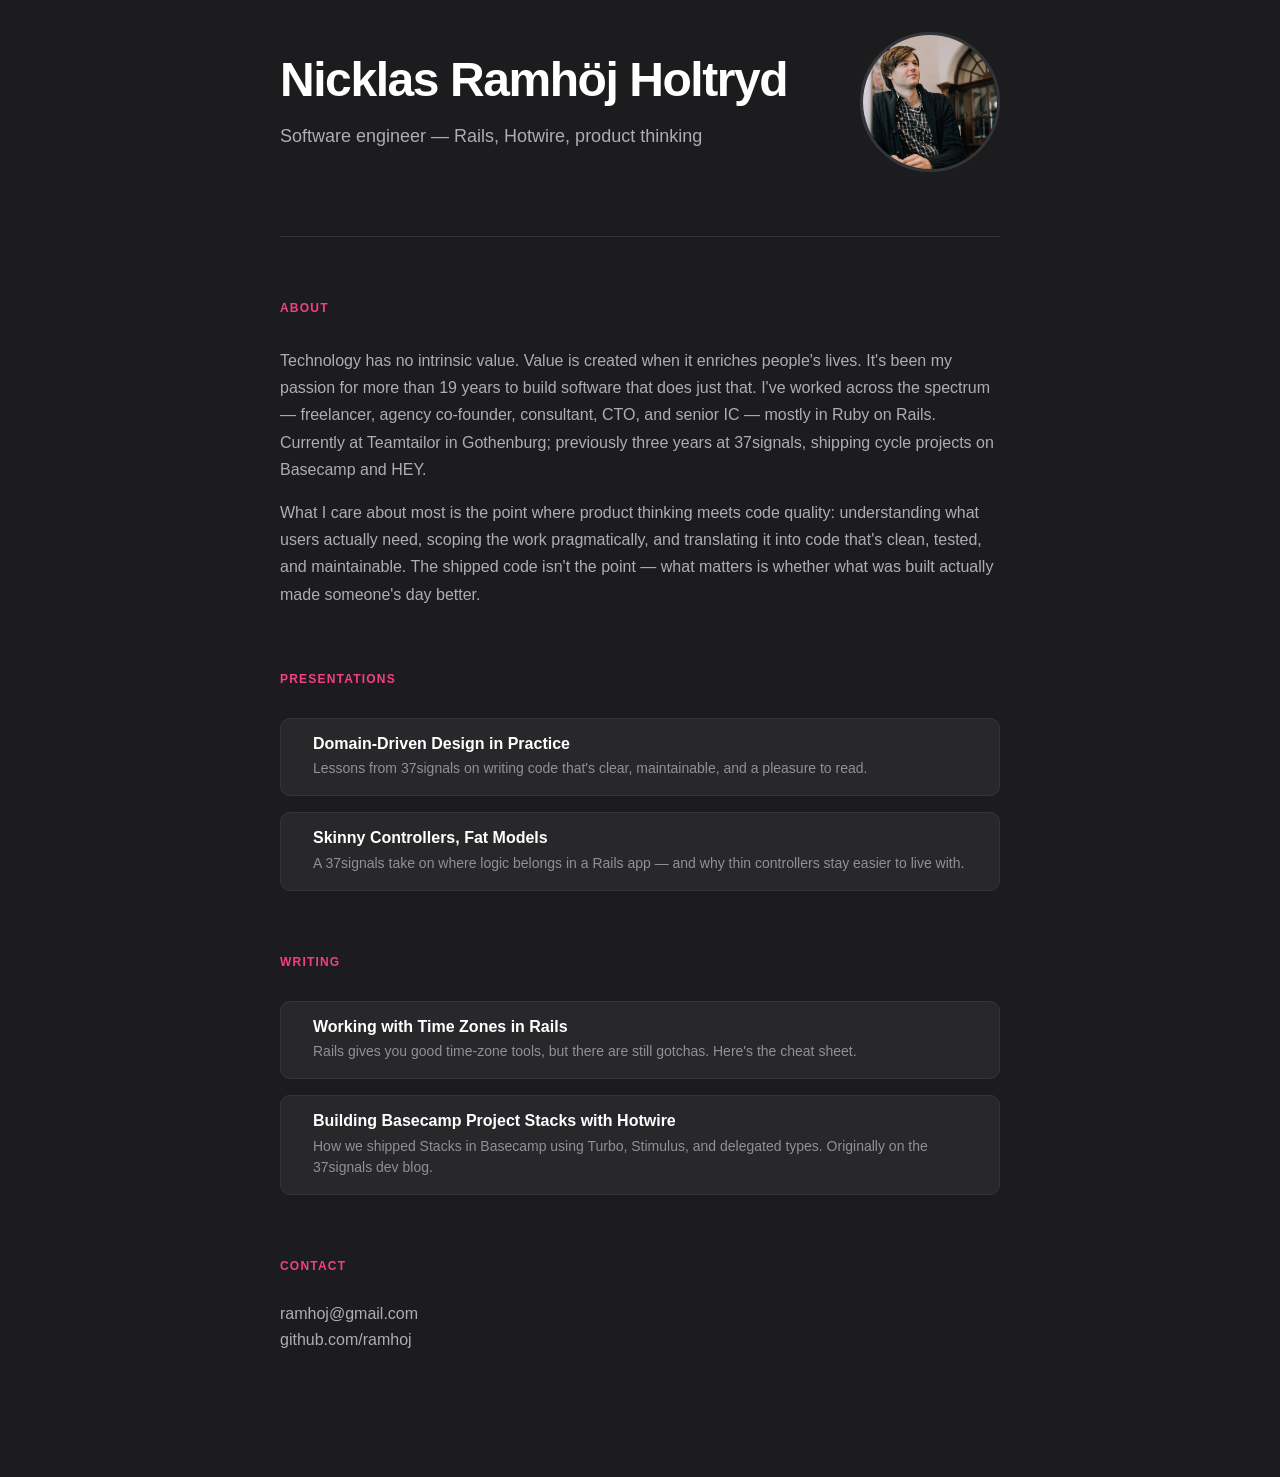
==== index.html @ 079fbf26 "Remove draft badge from controller pres" ====
<!DOCTYPE html>
<html lang="en">
<head>
  <meta charset="UTF-8">
  <meta name="viewport" content="width=device-width, initial-scale=1.0">
  <title>Nicklas Ramhöj Holtryd</title>

  <link rel="preconnect" href="https://rsms.me/">
  <link rel="stylesheet" href="https://rsms.me/inter/inter.css">

  <link rel="stylesheet" href="styles.css">
  <link rel="stylesheet" href="site.css">
</head>
<body>
  <div class="site-layout">

    <main class="main-content">

      <section class="hero">
        <div class="hero__text">
          <h1 class="hero__name">Nicklas Ramhöj Holtryd</h1>
          <p class="hero__role">Software engineer — Rails, Hotwire, product thinking</p>
        </div>
        <img src="assets/profile-photo-cropped-3.jpeg" alt="Nicklas Ramhöj Holtryd" class="hero__photo">
      </section>

      <section class="content-section" id="about">
        <h2 class="content-section__title">About</h2>
        <p class="about__body">Technology has no intrinsic value. Value is created when it enriches people's lives. It's been my passion for more than 19 years to build software that does just that. I've worked across the spectrum — freelancer, agency co-founder, consultant, CTO, and senior IC — mostly in Ruby on Rails. Currently at Teamtailor in Gothenburg; previously three years at 37signals, shipping cycle projects on Basecamp and HEY.</p>
        <p class="about__body">What I care about most is the point where product thinking meets code quality: understanding what users actually need, scoping the work pragmatically, and translating it into code that's clean, tested, and maintainable. The shipped code isn't the point — what matters is whether what was built actually made someone's day better.</p>
      </section>

      <section class="content-section" id="presentations">
        <h2 class="content-section__title">Presentations</h2>
        <div class="card-list">
          <a href="presentations/ddd/index.html" class="card">
            <p class="card__title">Domain-Driven Design in Practice</p>
            <p class="card__desc">Lessons from 37signals on writing code that's clear, maintainable, and a pleasure to read.</p>
          </a>
          <a href="presentations/skinny-controllers-fat-models/index.html" class="card">
            <p class="card__title">Skinny Controllers, Fat Models</p>
            <p class="card__desc">A 37signals take on where logic belongs in a Rails app — and why thin controllers stay easier to live with.</p>
          </a>
        </div>
      </section>

      <section class="content-section" id="writing">
        <h2 class="content-section__title">Writing</h2>
        <div class="card-list">
          <a href="blog/working-with-time-zones-in-rails/index.html" class="card">
            <p class="card__title">Working with Time Zones in Rails</p>
            <p class="card__desc">Rails gives you good time-zone tools, but there are still gotchas. Here's the cheat sheet.</p>
          </a>
          <a href="blog/building-basecamp-project-stacks-with-hotwire/index.html" class="card">
            <p class="card__title">Building Basecamp Project Stacks with Hotwire</p>
            <p class="card__desc">How we shipped Stacks in Basecamp using Turbo, Stimulus, and delegated types. Originally on the 37signals dev blog.</p>
          </a>
        </div>
      </section>

      <section class="content-section" id="contact">
        <h2 class="content-section__title">Contact</h2>
        <div class="contact-links">
          <a href="mailto:ramhoj@gmail.com" class="contact-link">ramhoj@gmail.com</a>
          <a href="https://github.com/ramhoj" class="contact-link" target="_blank" rel="noopener">github.com/ramhoj</a>
        </div>
      </section>

    </main>
  </div>
</body>
</html>
---- styles.css ----
/* =============================================================================
   TEAMTAILOR DESIGN TOKENS
   Colors and typography from ~/Dev/teamtailor
   ============================================================================= */

:root {
  /* Primary - Teamtailor Pink */
  --tt-primary: #F43F85;
  --tt-primary-light: #fdecf3;
  --tt-primary-dark: #e73b7e;
  --tt-primary-deep: #4c162b;

  /* Greyscale */
  --tt-grey-89: #1c1c1e;
  --tt-grey-84: #28282b;
  --tt-grey-78: #34353a;
  --tt-grey-64: #57595f;
  --tt-grey-43: #909095;
  --tt-grey-31: #adaeb2;
  --tt-grey-13: #dddee1;
  --tt-grey-6: #eeeff2;
  --tt-grey-3: #f8f8f9;
  --tt-white: #fff;
  --tt-black: #000;

  /* Accent colors */
  --tt-gold: #ffd700;
  --tt-turquoise: #50e2da;
  --tt-royal-blue: #4a90e2;
  --tt-lime: #7ed321;

  /* Typography */
  --font-family: 'Inter var', 'Inter', -apple-system, BlinkMacSystemFont, sans-serif;

  /* Spacing */
  --space-xs: 0.25rem;
  --space-sm: 0.5rem;
  --space-md: 1rem;
  --space-lg: 2rem;
  --space-xl: 4rem;
  --space-2xl: 6rem;
}

/* =============================================================================
   BASE STYLES
   ============================================================================= */

*, *::before, *::after {
  box-sizing: border-box;
}

html {
  font-size: 16px;
  -webkit-font-smoothing: antialiased;
  -moz-osx-font-smoothing: grayscale;
  scroll-behavior: smooth;
}

body {
  margin: 0;
  padding: 0;
  font-family: var(--font-family);
  font-feature-settings: 'liga' 1, 'calt' 1;
  background: var(--tt-grey-89);
  color: var(--tt-white);
  overflow: hidden;
  min-height: 100vh;
}

/* =============================================================================
   PRESENTATION CONTAINER
   ============================================================================= */

.presentation {
  position: relative;
  width: 100vw;
  height: 100vh;
  overflow: hidden;

  /* CSS Counter for automatic slide numbering */
  counter-reset: slide;
}

/* =============================================================================
   SLIDE BASE - Pure CSS Navigation with :target
   ============================================================================= */

.slide {
  position: absolute;
  top: 0;
  left: 0;
  width: 100%;
  height: 100%;
  display: flex;
  flex-direction: column;
  justify-content: flex-start;
  align-items: center;
  padding: var(--space-xl);
  padding-bottom: 5rem;
  overflow-y: auto;

  /* Hidden by default */
  opacity: 0;
  visibility: hidden;
  transform: translateX(30px);
  transition: opacity 0.4s ease, transform 0.4s ease, visibility 0.4s;

  /* Increment counter for each slide */
  counter-increment: slide;
}

/* Center content vertically when it fits */
.slide::before {
  content: '';
  flex: 1;
}

.slide-inner {
  flex-shrink: 0;
  max-width: min(1100px, 85vw);
  width: 100%;
  text-align: center;
}

.slide::after {
  content: '';
  flex: 1;
  min-height: var(--space-lg);
}

/* First slide visible by default (when no hash) */
.slide:first-of-type {
  opacity: 1;
  visibility: visible;
  transform: translateX(0);
}

/* When a slide is targeted, show it and hide the first */
.slide:target {
  opacity: 1;
  visibility: visible;
  transform: translateX(0);
  z-index: 10;
}

/* Hide first slide when any other is targeted */
.slide:target ~ .slide:first-of-type,
.slide:has(~ .slide:target):first-of-type {
  opacity: 0;
  visibility: hidden;
}

/* Fallback: when any slide is targeted, hide all non-targeted slides */
body:has(.slide:target) .slide:not(:target) {
  opacity: 0;
  visibility: hidden;
  transform: translateX(-30px);
}

/* =============================================================================
   SLIDE BACKGROUNDS
   ============================================================================= */

.slide--dark {
  background: linear-gradient(135deg, var(--tt-grey-89) 0%, var(--tt-grey-84) 100%);
}

.slide--gradient {
  background: linear-gradient(135deg, var(--tt-primary-deep) 0%, var(--tt-grey-89) 50%, var(--tt-grey-84) 100%);
}

.slide--accent {
  background: linear-gradient(135deg, var(--tt-primary) 0%, var(--tt-primary-dark) 100%);
}

.slide--pattern {
  background:
    radial-gradient(circle at 20% 80%, rgba(244, 63, 133, 0.08) 0%, transparent 50%),
    radial-gradient(circle at 80% 20%, rgba(244, 63, 133, 0.05) 0%, transparent 50%),
    linear-gradient(135deg, var(--tt-grey-89) 0%, var(--tt-grey-84) 100%);
}

/* =============================================================================
   TYPOGRAPHY
   ============================================================================= */

.slide-title {
  font-size: clamp(2.5rem, 6vw, 4rem);
  font-weight: 700;
  line-height: 1.1;
  margin: 0 0 var(--space-lg);
  letter-spacing: -0.03em;
}

.slide-title--large {
  font-size: clamp(3rem, 8vw, 5.5rem);
}

.slide-subtitle {
  font-size: clamp(1.25rem, 2.5vw, 1.75rem);
  font-weight: 400;
  color: var(--tt-grey-31);
  margin: 0 0 var(--space-lg);
  line-height: 1.5;
}

.slide-text {
  font-size: clamp(1.1rem, 2vw, 1.35rem);
  line-height: 1.6;
  color: var(--tt-grey-13);
  margin: var(--space-md) auto 0;
  max-width: 1000px;
}

.slide-text em {
  color: var(--tt-primary);
  font-style: normal;
  font-weight: 500;
}

.slide-text code {
  font-family: 'SF Mono', 'Fira Code', 'Consolas', monospace;
  background: var(--tt-grey-78);
  padding: 0.15em 0.4em;
  border-radius: 4px;
  font-size: 0.9em;
}

/* =============================================================================
   QUOTES & CITATIONS
   ============================================================================= */

.quote {
  position: relative;
  padding: var(--space-lg) var(--space-xl);
  max-width: 900px;
}

.quote::before {
  content: '"';
  position: absolute;
  top: -0.5rem;
  left: 0;
  font-size: 8rem;
  font-weight: 700;
  color: var(--tt-primary);
  opacity: 0.3;
  line-height: 1;
  font-family: Georgia, serif;
}

.quote-text {
  font-size: clamp(1.5rem, 3.5vw, 2.5rem);
  font-weight: 500;
  line-height: 1.4;
  margin: 0 0 var(--space-lg);
  color: var(--tt-white);
  position: relative;
  z-index: 1;
}

.quote-author {
  font-size: 1.1rem;
  color: var(--tt-grey-43);
  font-weight: 500;
}

.quote-author::before {
  content: '—';
  margin-right: var(--space-sm);
}

/* =============================================================================
   CODE BLOCKS
   ============================================================================= */

.code-container {
  text-align: left;
  width: 100%;
  max-width: 800px;
  margin: var(--space-lg) auto;
}

.code-filename {
  display: inline-block;
  background: var(--tt-grey-78);
  color: var(--tt-grey-31);
  padding: var(--space-sm) var(--space-md);
  font-size: 0.85rem;
  font-family: 'SF Mono', 'Fira Code', 'Consolas', monospace;
  border-radius: 8px 8px 0 0;
  border-bottom: none;
}

.code-block {
  background: var(--tt-grey-84);
  border-radius: 0 8px 8px 8px;
  padding: var(--space-md) var(--space-lg);
  overflow-x: auto;
  border: 1px solid var(--tt-grey-78);
  margin: 0;
}

.code-block code {
  font-family: 'SF Mono', 'Fira Code', 'Consolas', monospace;
  font-size: clamp(0.8rem, 1.1vw, 0.95rem);
  line-height: 1.6;
  tab-size: 2;
}

/* =============================================================================
   LISTS & TAKEAWAYS
   ============================================================================= */

.takeaways {
  list-style: none;
  padding: 0;
  margin: var(--space-lg) 0;
  text-align: left;
  max-width: 800px;
  margin-left: auto;
  margin-right: auto;
}

.takeaways li {
  font-size: clamp(1rem, 1.8vw, 1.3rem);
  line-height: 1.5;
  margin-bottom: var(--space-md);
  padding-left: 2rem;
  position: relative;
  color: var(--tt-grey-13);
}

.takeaways li::before {
  content: '';
  position: absolute;
  left: 0;
  top: 0.55em;
  width: 8px;
  height: 8px;
  background: var(--tt-primary);
  border-radius: 50%;
}

.takeaways li code {
  font-family: 'SF Mono', 'Fira Code', 'Consolas', monospace;
  background: var(--tt-grey-78);
  padding: 0.15em 0.4em;
  border-radius: 4px;
  font-size: 0.9em;
}

/* =============================================================================
   VISUAL ELEMENTS
   ============================================================================= */

.diagram {
  display: flex;
  justify-content: center;
  align-items: center;
  gap: var(--space-lg);
  flex-wrap: wrap;
  margin: var(--space-xl) 0;
}

.diagram-box {
  background: var(--tt-grey-78);
  border: 2px solid var(--tt-grey-64);
  border-radius: 12px;
  padding: var(--space-md) var(--space-lg);
  font-weight: 600;
  font-size: 1rem;
  transition: all 0.3s ease;
}

.diagram-box--primary {
  background: var(--tt-primary);
  border-color: var(--tt-primary);
  color: var(--tt-white);
  transform: scale(1.15);
  box-shadow: 0 8px 32px rgba(244, 63, 133, 0.3);
}

.diagram-arrow {
  color: var(--tt-grey-43);
  font-size: 1.5rem;
}

/* Model Card Visual */
.model-visual {
  display: flex;
  justify-content: center;
  margin: var(--space-xl) 0;
}

.model-card {
  background: var(--tt-grey-84);
  border: 2px solid var(--tt-grey-64);
  border-radius: 16px;
  padding: var(--space-lg) var(--space-xl);
  min-width: 320px;
  text-align: center;
  position: relative;
}

.model-name {
  display: block;
  font-size: 2rem;
  font-weight: 700;
  color: var(--tt-primary);
  margin-bottom: var(--space-md);
  font-family: 'SF Mono', 'Fira Code', 'Consolas', monospace;
}

.model-traits {
  display: flex;
  flex-wrap: wrap;
  gap: var(--space-xs);
  justify-content: center;
  margin-bottom: var(--space-lg);
}

.trait-badge {
  background: var(--tt-primary);
  color: var(--tt-white);
  padding: 0.3em 0.7em;
  border-radius: 100px;
  font-size: 0.85rem;
  font-weight: 500;
  font-family: 'SF Mono', 'Fira Code', 'Consolas', monospace;
}

.trait-badge--faded {
  background: var(--tt-grey-64);
  color: var(--tt-grey-31);
}

.model-compositions {
  display: flex;
  align-items: center;
  justify-content: center;
  gap: var(--space-sm);
  flex-wrap: wrap;
  padding-top: var(--space-md);
  border-top: 1px solid var(--tt-grey-64);
}

.composition-label {
  font-size: 0.8rem;
  color: var(--tt-grey-43);
  text-transform: uppercase;
  letter-spacing: 0.05em;
}

.composition-item {
  background: var(--tt-grey-78);
  color: var(--tt-grey-13);
  padding: 0.25em 0.6em;
  border-radius: 6px;
  font-size: 0.85rem;
  font-family: 'SF Mono', 'Fira Code', 'Consolas', monospace;
  border: 1px solid var(--tt-grey-64);
}

.badge {
  display: inline-block;
  background: var(--tt-primary);
  color: var(--tt-white);
  padding: var(--space-xs) var(--space-md);
  border-radius: 100px;
  font-size: 0.85rem;
  font-weight: 600;
  text-transform: uppercase;
  letter-spacing: 0.05em;
  margin-bottom: var(--space-md);
}

/* =============================================================================
   AUTHOR SECTION
   ============================================================================= */

.author {
  display: flex;
  align-items: center;
  justify-content: center;
  gap: var(--space-md);
  margin-top: var(--space-xl);
}

.author-info {
  text-align: left;
}

.author-name {
  font-weight: 600;
  font-size: 1.1rem;
  margin: 0;
}

.author-role {
  color: var(--tt-grey-43);
  font-size: 0.95rem;
  margin: 0;
}

/* =============================================================================
   ABOUT ME SLIDE
   ============================================================================= */

.about-layout {
  display: flex;
  align-items: center;
  gap: var(--space-xl);
  max-width: 900px;
}

.about-text {
  flex: 1;
  text-align: left;
}

.about-text .slide-title {
  text-align: left;
  margin-bottom: var(--space-md);
  white-space: nowrap;
}

.about-bio {
  font-size: clamp(1.1rem, 2vw, 1.35rem);
  line-height: 1.7;
  color: var(--tt-grey-13);
  margin: 0;
}

.about-bio strong {
  color: var(--tt-white);
  font-weight: 600;
}

.about-bio a {
  color: var(--tt-primary);
  text-decoration: none;
  border-bottom: 1px solid var(--tt-primary);
  transition: all 0.2s ease;
}

.about-bio a:hover {
  color: var(--tt-primary-light);
  border-bottom-color: var(--tt-primary-light);
}

.profile-photo {
  width: 200px;
  height: 200px;
  border-radius: 50%;
  object-fit: cover;
  border: 3px solid var(--tt-primary);
  box-shadow: 0 8px 32px rgba(244, 63, 133, 0.2);
  flex-shrink: 0;
}

@media (max-width: 768px) {
  .about-layout {
    flex-direction: column-reverse;
    text-align: center;
  }

  .about-text {
    text-align: center;
  }

  .about-text .slide-title {
    text-align: center;
    white-space: normal;
  }

  .profile-photo {
    width: 150px;
    height: 150px;
  }
}

/* =============================================================================
   CHAPTER DIVIDERS
   ============================================================================= */

.chapter-label {
  font-size: 0.9rem;
  font-weight: 600;
  text-transform: uppercase;
  letter-spacing: 0.15em;
  color: rgba(255, 255, 255, 0.7);
  margin: 0 0 var(--space-md);
}

.slide--accent .slide-title {
  text-shadow: 0 2px 20px rgba(0, 0, 0, 0.2);
}

.slide--accent .slide-subtitle {
  color: rgba(255, 255, 255, 0.85);
}

/* =============================================================================
   DDD PRINCIPLES SLIDE
   ============================================================================= */

.ddd-principles {
  display: grid;
  grid-template-columns: repeat(3, 1fr);
  gap: var(--space-lg);
  max-width: 1000px;
  text-align: left;
}

.ddd-principle {
  background: var(--tt-grey-78);
  border-radius: 12px;
  padding: var(--space-lg);
  border: 1px solid var(--tt-grey-64);
}

.ddd-principle-icon {
  font-size: 2rem;
  display: block;
  margin-bottom: var(--space-sm);
}

.ddd-principle h3 {
  font-size: 1.1rem;
  font-weight: 600;
  margin: 0 0 var(--space-sm);
  color: var(--tt-white);
}

.ddd-principle p {
  font-size: 0.95rem;
  line-height: 1.5;
  color: var(--tt-grey-31);
  margin: 0;
}

.ddd-principle code {
  font-family: 'SF Mono', 'Fira Code', 'Consolas', monospace;
  background: var(--tt-grey-84);
  padding: 0.1em 0.3em;
  border-radius: 3px;
  font-size: 0.85em;
}

@media (max-width: 768px) {
  .ddd-principles {
    grid-template-columns: 1fr;
  }
}

/* =============================================================================
   CODE TABS
   ============================================================================= */

.code-tabs {
  width: 100%;
  max-width: 1100px;
  margin: var(--space-lg) auto;
  text-align: left;
  container-type: inline-size;
  container-name: code-tabs;
}

.code-tabs-nav {
  display: flex;
  gap: 2px;
}

.code-tab {
  background: var(--tt-grey-78);
  color: var(--tt-grey-43);
  border: none;
  padding: var(--space-sm) var(--space-md);
  font-family: 'SF Mono', 'Fira Code', 'Consolas', monospace;
  font-size: 0.8rem;
  cursor: pointer;
  border-radius: 8px 8px 0 0;
  transition: all 0.2s ease;
}

.code-tab:hover {
  background: var(--tt-grey-64);
  color: var(--tt-grey-13);
}

.code-tab.active {
  background: var(--tt-grey-84);
  color: var(--tt-grey-13);
  border: 1px solid var(--tt-grey-78);
  border-bottom: 1px solid var(--tt-grey-84);
  position: relative;
  z-index: 1;
}

.code-tab-content {
  display: none;
  background: var(--tt-grey-84);
  border: 1px solid var(--tt-grey-78);
  border-radius: 0 8px 8px 8px;
  margin-top: -1px;
  padding: var(--space-lg);
}

.code-tab-content.active {
  display: block;
}

.code-tab-content .code-block {
  border: none;
  border-radius: 0 8px 8px 8px;
  margin: 0;
}

/* Text captions inside tab content - visually separated from code */
.code-tab-content > .slide-text {
  margin: 0;
  padding-top: var(--space-md);
  border-top: 1px solid var(--tt-grey-78);
}

/* When tab content contains a comparison, add border to inner code blocks */
.code-tab-content .comparison .code-block {
  border: 1px solid var(--tt-grey-78);
  border-radius: 8px;
}

/* Responsive: Stack tabs vertically when container is narrow */
@container code-tabs (max-width: 750px) {
  .code-tabs-nav {
    flex-direction: column;
    gap: 0;
    border: 1px solid var(--tt-grey-78);
    border-bottom: none;
    border-radius: 8px 8px 0 0;
  }

  .code-tab {
    border-radius: 0;
    text-align: left;
    padding: var(--space-sm) var(--space-md);
    font-size: 0.75rem;
    border: none;
    white-space: nowrap;
    overflow: hidden;
    text-overflow: ellipsis;
  }

  .code-tab:not(:last-child) {
    border-bottom: 1px solid var(--tt-grey-78);
  }

  .code-tab:first-child {
    border-radius: 7px 7px 0 0;
  }

  .code-tab.active {
    background: var(--tt-grey-84);
    color: var(--tt-grey-13);
  }

  .code-tab-content {
    border-radius: 0 0 8px 8px;
    border-top: none;
    padding: var(--space-md);
  }

  .code-tab-content .code-block {
    border-radius: 8px;
    font-size: 0.75rem;
  }
}

/* =============================================================================
   COMPARISON LAYOUT
   ============================================================================= */

.comparison {
  display: grid;
  grid-template-columns: 1fr 1fr;
  gap: var(--space-lg);
  width: 100%;
  max-width: 1000px;
  text-align: left;
}

.comparison-side h3 {
  font-size: 1rem;
  margin: 0 0 var(--space-sm);
  font-weight: 600;
}

.comparison-side--bad h3 {
  color: #ea8d98;
}

.comparison-side--good h3 {
  color: var(--tt-lime);
}

.comparison-side .code-container {
  margin: 0;
}

.comparison-side .code-block {
  font-size: 0.85rem;
}

@media (max-width: 900px) {
  .comparison {
    grid-template-columns: 1fr;
  }
}

/* =============================================================================
   COMPLEX EXAMPLE (non-comparison side-by-side)
   ============================================================================= */

.complex-example {
  display: grid;
  grid-template-columns: 1fr 1fr;
  gap: var(--space-lg);
  width: 100%;
  text-align: left;
}

.complex-example-side h3 {
  font-size: 1rem;
  margin: 0 0 var(--space-sm);
  font-weight: 600;
  color: var(--tt-grey-13);
}

.complex-example-side .code-container {
  margin: 0;
}

.complex-example-side .code-block {
  font-size: 0.8rem;
  border: 1px solid var(--tt-grey-78);
  border-radius: 8px;
}

@media (max-width: 900px) {
  .complex-example {
    grid-template-columns: 1fr;
  }
}

/* =============================================================================
   NAMING EXAMPLES
   ============================================================================= */

.naming-examples {
  max-width: 1000px;
  margin: var(--space-xl) auto;
}

.naming-row {
  display: flex;
  align-items: center;
  justify-content: center;
  gap: var(--space-md);
  margin-bottom: var(--space-md);
  flex-wrap: wrap;
}

.naming-bad,
.naming-good {
  font-family: 'SF Mono', 'Fira Code', 'Consolas', monospace;
  padding: var(--space-xs) var(--space-sm);
  border-radius: 6px;
  font-size: clamp(0.75rem, 1.1vw, 0.9rem);
}

.naming-bad {
  background: rgba(234, 141, 152, 0.15);
  color: #ea8d98;
  text-decoration: line-through;
  text-decoration-color: rgba(234, 141, 152, 0.5);
}

.naming-good {
  background: rgba(126, 211, 33, 0.15);
  color: var(--tt-lime);
  font-weight: 500;
}

.naming-arrow {
  color: var(--tt-grey-43);
  font-size: 1.2rem;
}

@media (max-width: 600px) {
  .naming-row {
    flex-direction: column;
    gap: var(--space-sm);
  }

  .naming-arrow {
    transform: rotate(90deg);
  }
}

/* =============================================================================
   NAVIGATION - Simple Links
   ============================================================================= */

/* Global fixed navigation (outside slides) */
.slide-nav {
  position: fixed;
  bottom: var(--space-lg);
  right: var(--space-lg);
  display: flex;
  gap: var(--space-sm);
  z-index: 50;
  transition: bottom 0.3s ease;
}

/* Hide inline navigation inside slides (now using global nav) */
.slide .slide-nav {
  display: none;
}

/* Mobile: Adjust nav positioning */
@media (max-width: 768px) {
  .slide-nav {
    right: var(--space-md);
  }

  /* Position nav above fullscreen notes in training mode */
  body.training-mode .slide-nav {
    bottom: var(--space-lg);
    z-index: 250;
    background: rgba(0, 0, 0, 0.5);
    padding: var(--space-sm);
    border-radius: 8px;
  }

  body.training-mode .slide-nav .nav-link {
    opacity: 0.8;
    background: var(--tt-grey-64);
  }
}

.nav-link,
.nav-disabled {
  display: flex;
  align-items: center;
  justify-content: center;
  width: 36px;
  height: 36px;
  border-radius: 6px;
  font-size: 1rem;
  text-decoration: none;
  transition: all 0.2s ease;
  opacity: 0.4;
}

.nav-link {
  background: var(--tt-grey-78);
  color: var(--tt-grey-31);
}

.nav-link:hover {
  opacity: 1;
  background: var(--tt-grey-64);
  color: var(--tt-white);
}

.nav-link:active {
  transform: scale(0.95);
}

.nav-disabled {
  background: var(--tt-grey-84);
  color: var(--tt-grey-64);
  cursor: not-allowed;
  opacity: 0.2;
}

.slide-counter {
  position: fixed;
  bottom: var(--space-lg);
  left: var(--space-lg);
  font-size: 0.9rem;
  color: var(--tt-grey-43);
  font-variant-numeric: tabular-nums;
  z-index: 50;
  transition: bottom 0.3s ease;
}

/* Mobile: Adjust counter positioning */
@media (max-width: 768px) {
  .slide-counter {
    left: var(--space-md);
    font-size: 0.8rem;
  }

  /* Position counter above fullscreen notes in training mode */
  body.training-mode .slide-counter {
    bottom: var(--space-lg);
    z-index: 250;
    background: rgba(0, 0, 0, 0.5);
    padding: var(--space-xs) var(--space-sm);
    border-radius: 6px;
  }
}

/* =============================================================================
   RESPONSIVE
   ============================================================================= */

@media (max-width: 768px) {
  .slide {
    padding: var(--space-lg);
  }

  .diagram {
    gap: var(--space-md);
  }

  .diagram-box {
    padding: var(--space-sm) var(--space-md);
    font-size: 0.9rem;
  }

  .code-container {
    margin: var(--space-md) auto;
  }
}

/* =============================================================================
   LARGE SCREENS - Scale up content for bigger displays
   ============================================================================= */

@media (min-width: 1600px) {
  .slide-inner {
    max-width: min(1400px, 80vw);
  }

  .slide-text {
    max-width: 1200px;
  }

  .quote {
    max-width: 1100px;
  }

  .code-container {
    max-width: 1000px;
  }

  .code-tabs {
    max-width: 1400px;
  }

  .takeaways {
    max-width: 1000px;
  }

  .ddd-principles {
    max-width: 1200px;
  }

  .comparison {
    max-width: 1200px;
  }

  .naming-examples {
    max-width: 1000px;
  }

  .resources-list {
    max-width: 800px;
  }

  .about-layout {
    max-width: 1100px;
  }

  body.training-mode .speaker-notes {
    max-width: 1200px;
  }
}

@media (min-width: 2000px) {
  .slide-inner {
    max-width: min(1600px, 75vw);
  }

  .slide-text {
    max-width: 1400px;
  }

  .quote {
    max-width: 1300px;
  }

  .code-container {
    max-width: 1200px;
  }

  .code-tabs {
    max-width: 1600px;
  }

  .takeaways {
    max-width: 1200px;
  }

  .ddd-principles {
    max-width: 1400px;
  }

  .comparison {
    max-width: 1400px;
  }

  .naming-examples {
    max-width: 1200px;
  }

  .resources-list {
    max-width: 900px;
  }

  .about-layout {
    max-width: 1300px;
  }

  body.training-mode .speaker-notes {
    max-width: 1400px;
  }

  /* Scale up typography slightly for very large screens */
  .slide-title {
    font-size: clamp(3rem, 5vw, 5rem);
  }

  .slide-title--large {
    font-size: clamp(4rem, 6vw, 7rem);
  }
}

/* =============================================================================
   ANIMATIONS
   ============================================================================= */

@keyframes fadeInUp {
  from {
    opacity: 0;
    transform: translateY(20px);
  }
  to {
    opacity: 1;
    transform: translateY(0);
  }
}

.slide:target .slide-title,
.slide:target .quote-text,
.slide:target .slide-subtitle,
.slide:first-of-type:not(:has(~ .slide:target)) .slide-title,
.slide:first-of-type:not(:has(~ .slide:target)) .slide-subtitle {
  animation: fadeInUp 0.5s ease forwards;
}

.slide:target .code-container,
.slide:target .takeaways,
.slide:target .diagram {
  animation: fadeInUp 0.5s ease 0.15s both;
}

/* =============================================================================
   SPEAKER NOTES
   ============================================================================= */

/* Hidden by default - only visible in training mode */
.speaker-notes {
  display: none;
}

/* Training mode - notes overlay (T key) */
body.training-mode .speaker-notes {
  display: block;
  position: fixed;
  top: var(--space-md);
  bottom: var(--space-md);
  left: 50%;
  transform: translateX(-50%);
  width: 90%;
  max-width: 1000px;
  max-height: none;
  overflow-y: auto;
  font-size: 1.1rem;
  line-height: 1.6;
  padding: var(--space-lg);
  background: var(--tt-grey-84);
  border: 1px solid var(--tt-grey-64);
  border-radius: 12px;
  color: var(--tt-grey-13);
  text-align: left;
  z-index: 200;
  box-shadow: 0 10px 40px rgba(0, 0, 0, 0.5);
}

/* =============================================================================
   MOBILE RESPONSIVE - SPEAKER NOTES
   ============================================================================= */

@media (max-width: 768px) {
  /* Training mode on mobile - full screen notes for teleprompter use */
  body.training-mode .speaker-notes {
    top: 0;
    left: 0;
    right: 0;
    bottom: 0;
    width: 100%;
    max-width: none;
    max-height: none;
    height: 100vh;
    transform: none;
    border-radius: 0;
    border: none;
    font-size: 1.3rem;
    line-height: 1.8;
    padding: var(--space-xl);
    padding-top: calc(var(--space-xl) + env(safe-area-inset-top, 0));
    padding-bottom: calc(var(--space-xl) + env(safe-area-inset-bottom, 0));
    background: var(--tt-grey-89);
    overflow-y: auto;
    text-align: center;
  }
}

/* =============================================================================
   NOTES TOGGLE BUTTON
   ============================================================================= */

.notes-toggle {
  position: fixed;
  bottom: var(--space-md);
  left: 50%;
  transform: translateX(-50%);
  background: var(--tt-grey-84);
  border: 1px dashed var(--tt-grey-78);
  color: var(--tt-grey-64);
  font-size: 0.65rem;
  padding: 0.25rem 0.5rem;
  border-radius: 4px;
  cursor: pointer;
  opacity: 0.2;
  transition: opacity 0.3s ease, background 0.2s ease;
  z-index: 250;
  font-family: var(--font-family);
  letter-spacing: 0.03em;
  /* Hidden by default - shown on touch devices via media query */
  display: none;
}

/* Show notes toggle only on touch devices (no physical keyboard) */
@media (pointer: coarse) {
  .notes-toggle {
    display: block;
  }
}

.notes-toggle:hover {
  opacity: 0.6;
  background: var(--tt-grey-78);
  color: var(--tt-grey-43);
}

.notes-toggle:active {
  transform: translateX(-50%) scale(0.95);
}

/* When training mode is active, show toggle at top */
body.training-mode .notes-toggle {
  top: var(--space-md);
  bottom: auto;
  opacity: 0.6;
  border-style: solid;
}

/* Mobile: Style adjustments for toggle */
@media (max-width: 768px) {
  .notes-toggle {
    opacity: 0.4;
    padding: 0.35rem 0.75rem;
    font-size: 0.7rem;
  }

  body.training-mode .notes-toggle {
    background: rgba(0, 0, 0, 0.5);
    color: var(--tt-grey-31);
    opacity: 0.7;
  }
}

/* =============================================================================
   RESOURCES LIST
   ============================================================================= */

.resources-list {
  display: flex;
  flex-direction: column;
  gap: var(--space-md);
  max-width: 600px;
  margin: var(--space-xl) auto;
}

.resource-link {
  display: flex;
  align-items: center;
  gap: var(--space-md);
  padding: var(--space-md) var(--space-lg);
  background: var(--tt-grey-78);
  border-radius: 12px;
  text-decoration: none;
  color: var(--tt-white);
  transition: all 0.2s ease;
  border: 1px solid transparent;
}

.resource-link:hover {
  background: var(--tt-grey-64);
  border-color: var(--tt-primary);
  transform: translateX(4px);
}

.resource-icon {
  font-size: 1.5rem;
  flex-shrink: 0;
}

.resource-text {
  display: flex;
  flex-direction: column;
  text-align: left;
}

.resource-text strong {
  font-size: 1.1rem;
  font-weight: 600;
}

.resource-url {
  font-size: 0.85rem;
  color: var(--tt-grey-43);
  font-family: 'SF Mono', 'Fira Code', 'Consolas', monospace;
}

/* =============================================================================
   EPICENTER VISUALIZATION
   ============================================================================= */

.epicenter-visual {
  display: flex;
  justify-content: center;
  align-items: center;
  margin: var(--space-lg) 0;
}

.epicenter-ring {
  display: flex;
  justify-content: center;
  align-items: center;
  border-radius: 50%;
  position: relative;
}

.epicenter-ring--outer {
  width: 320px;
  height: 320px;
  border: 2px dashed var(--tt-grey-64);
  background: rgba(255, 255, 255, 0.02);
}

.epicenter-ring--middle {
  width: 200px;
  height: 200px;
  border: 2px solid var(--tt-grey-43);
  background: rgba(255, 255, 255, 0.03);
}

.epicenter-ring--center {
  width: 90px;
  height: 90px;
  border: 3px solid var(--tt-primary);
  background: var(--tt-primary-deep);
}

.epicenter-core {
  font-size: 1.1rem;
  font-weight: 700;
  color: var(--tt-white);
}

.epicenter-label {
  position: absolute;
  font-size: 0.85rem;
  color: var(--tt-grey-31);
  font-family: 'SF Mono', 'Fira Code', monospace;
}

.epicenter-label--top {
  top: 12px;
  left: 50%;
  transform: translateX(-50%);
}

.epicenter-label--bottom {
  bottom: 12px;
  left: 50%;
  transform: translateX(-50%);
}

.epicenter-label--left {
  left: -10px;
  top: 50%;
  transform: translateY(-50%);
}

.epicenter-label--right {
  right: -15px;
  top: 50%;
  transform: translateY(-50%);
}
---- site.css ----
/* =============================================================================
   SITE LAYOUT — complements styles.css tokens
   Override presentation-specific rules from styles.css
   ============================================================================= */

body {
  overflow: auto;
  height: auto;
}

/* =============================================================================
   SINGLE-COLUMN SHELL
   ============================================================================= */

.site-layout {
  display: flex;
  justify-content: center;
  min-height: 100vh;
  padding: var(--space-lg) var(--space-lg) var(--space-xl);
}

/* =============================================================================
   MAIN CONTENT
   ============================================================================= */

.main-content {
  width: 100%;
  max-width: 720px;
}

/* =============================================================================
   HERO
   ============================================================================= */

.hero {
  display: grid;
  grid-template-columns: 1fr auto;
  align-items: center;
  gap: var(--space-lg);
  padding-bottom: var(--space-xl);
  border-bottom: 1px solid var(--tt-grey-78);
  margin-bottom: var(--space-xl);
}

.hero__text {
  display: flex;
  flex-direction: column;
  gap: var(--space-md);
}

.hero__name {
  font-size: clamp(2rem, 4vw, 3rem);
  font-weight: 700;
  letter-spacing: -0.03em;
  line-height: 1.1;
  margin: 0;
  color: var(--tt-white);
}

.hero__role {
  font-size: 1.125rem;
  color: var(--tt-grey-31);
  margin: 0;
  line-height: 1.5;
}

.hero__photo {
  width: 140px;
  height: 140px;
  border-radius: 50%;
  object-fit: cover;
  border: 3px solid var(--tt-grey-78);
}

/* =============================================================================
   CONTENT SECTIONS
   ============================================================================= */

.content-section {
  margin-bottom: var(--space-xl);
  scroll-margin-top: var(--space-lg);
}

.content-section__title {
  font-size: 0.75rem;
  font-weight: 600;
  letter-spacing: 0.1em;
  text-transform: uppercase;
  color: var(--tt-primary);
  margin: 0 0 var(--space-lg);
}

/* =============================================================================
   ABOUT
   ============================================================================= */

.about__body {
  font-size: 1rem;
  line-height: 1.7;
  color: var(--tt-grey-31);
  margin: 0 0 var(--space-md);
}

.about__body:last-child {
  margin-bottom: 0;
}

/* =============================================================================
   CARD LIST
   ============================================================================= */

.card-list {
  display: flex;
  flex-direction: column;
  gap: var(--space-md);
}

.card {
  display: block;
  padding: var(--space-md) var(--space-lg);
  background: var(--tt-grey-84);
  border: 1px solid var(--tt-grey-78);
  border-radius: 10px;
  text-decoration: none;
  transition: transform 0.15s ease, border-color 0.15s ease, background 0.15s ease;
}

.card:hover {
  transform: translateY(-2px);
  border-color: var(--tt-grey-64);
  background: var(--tt-grey-78);
}

.card__title {
  font-size: 1rem;
  font-weight: 600;
  color: var(--tt-white);
  margin: 0 0 0.35rem;
}

.card__desc {
  font-size: 0.875rem;
  color: var(--tt-grey-43);
  margin: 0;
  line-height: 1.5;
}

.card--draft .card__title {
  color: var(--tt-grey-31);
}

.card__badge {
  display: inline-block;
  margin-left: 0.5rem;
  padding: 0.1rem 0.5rem;
  font-size: 0.7rem;
  font-weight: 500;
  letter-spacing: 0.04em;
  text-transform: uppercase;
  color: var(--tt-grey-31);
  background: var(--tt-grey-78);
  border-radius: 999px;
  vertical-align: middle;
}

/* =============================================================================
   CONTACT
   ============================================================================= */

.contact-links {
  display: flex;
  flex-direction: column;
  gap: var(--space-sm);
}

.contact-link {
  display: inline-flex;
  align-items: center;
  gap: var(--space-sm);
  font-size: 1rem;
  color: var(--tt-grey-31);
  text-decoration: none;
  transition: color 0.15s ease;
}

.contact-link:hover {
  color: var(--tt-primary);
}

/* =============================================================================
   ARTICLE LAYOUT (blog posts)
   ============================================================================= */

.article-wrap {
  display: grid;
  grid-template-columns: 260px 1fr;
  min-height: 100vh;
}

.article-nav {
  position: sticky;
  top: 0;
  height: 100vh;
  padding: var(--space-xl) var(--space-lg);
  background: var(--tt-grey-84);
  border-right: 1px solid var(--tt-grey-78);
  display: flex;
  flex-direction: column;
  gap: var(--space-md);
}

.article-nav__home {
  font-size: 0.9rem;
  color: var(--tt-grey-31);
  text-decoration: none;
  transition: color 0.15s ease;
}

.article-nav__home:hover {
  color: var(--tt-primary);
}

.article {
  max-width: 70ch;
  padding: var(--space-xl) var(--space-2xl);
  line-height: 1.75;
  font-size: 1rem;
}

.article h1 {
  font-size: clamp(1.75rem, 3.5vw, 2.5rem);
  font-weight: 700;
  letter-spacing: -0.03em;
  line-height: 1.15;
  margin: 0 0 var(--space-md);
  color: var(--tt-white);
}

.article h2 {
  font-size: 1.375rem;
  font-weight: 600;
  letter-spacing: -0.02em;
  margin: var(--space-2xl) 0 var(--space-md);
  color: var(--tt-white);
}

.article h3 {
  font-size: 1.125rem;
  font-weight: 600;
  margin: var(--space-xl) 0 var(--space-sm);
  color: var(--tt-white);
}

.article p {
  color: var(--tt-grey-13);
  margin: 0 0 var(--space-md);
}

.article ul,
.article ol {
  color: var(--tt-grey-13);
  padding-left: 1.5rem;
  margin: 0 0 var(--space-md);
}

.article li {
  margin-bottom: 0.4rem;
}

.article blockquote {
  border-left: 3px solid var(--tt-primary);
  margin: var(--space-lg) 0;
  padding: var(--space-sm) var(--space-lg);
  color: var(--tt-grey-31);
  font-style: italic;
}

.article blockquote p {
  color: var(--tt-grey-31);
  margin: 0;
}

.article pre {
  background: var(--tt-grey-84);
  border: 1px solid var(--tt-grey-78);
  border-radius: 8px;
  padding: var(--space-lg);
  overflow-x: auto;
  margin: 0 0 var(--space-lg);
}

.article code {
  font-family: 'SF Mono', 'Fira Code', 'Consolas', monospace;
  font-size: 0.875em;
  background: var(--tt-grey-78);
  padding: 0.15em 0.4em;
  border-radius: 4px;
}

.article pre code {
  background: none;
  padding: 0;
  font-size: 0.875rem;
}

.article a {
  color: var(--tt-primary);
  text-decoration: none;
}

.article a:hover {
  text-decoration: underline;
}

.article-meta {
  font-size: 0.875rem;
  color: var(--tt-grey-43);
  margin-bottom: var(--space-xl);
}

.article-footer {
  margin-top: var(--space-2xl);
  padding-top: var(--space-lg);
  border-top: 1px solid var(--tt-grey-78);
  display: flex;
  gap: var(--space-lg);
}

.article-footer a {
  font-size: 0.9rem;
  color: var(--tt-grey-31);
  text-decoration: none;
  transition: color 0.15s ease;
}

.article-footer a:hover {
  color: var(--tt-primary);
}

/* =============================================================================
   POST LAYOUT (blog post pages: .post-header / article.post / .post-footer)
   ============================================================================= */

.post-header {
  max-width: 70ch;
  margin: 0 auto;
  padding: var(--space-xl) var(--space-lg) var(--space-lg);
}

.back-link {
  display: inline-block;
  font-size: 0.8rem;
  color: var(--tt-grey-43);
  text-decoration: none;
  letter-spacing: 0.02em;
  margin-bottom: var(--space-md);
  transition: color 0.15s ease;
}

.back-link:hover {
  color: var(--tt-primary);
}

.post-header h1 {
  font-size: clamp(1.75rem, 4vw, 2.75rem);
  font-weight: 700;
  letter-spacing: -0.03em;
  line-height: 1.15;
  margin: 0 0 var(--space-sm);
  color: var(--tt-white);
}

.post-meta {
  font-size: 0.875rem;
  color: var(--tt-grey-43);
  margin: 0;
}

article.post {
  max-width: 70ch;
  margin: 0 auto;
  padding: 0 var(--space-lg) var(--space-2xl);
  line-height: 1.75;
  font-size: 1rem;
  color: var(--tt-grey-13);
}

article.post p {
  margin: 0 0 var(--space-md);
  color: var(--tt-grey-13);
}

article.post p.lede {
  font-size: 1.15rem;
  color: var(--tt-grey-31);
  line-height: 1.7;
  margin-bottom: var(--space-lg);
}

article.post h2 {
  font-size: 1.375rem;
  font-weight: 600;
  letter-spacing: -0.02em;
  margin: var(--space-xl) 0 var(--space-md);
  color: var(--tt-white);
  padding-bottom: 0.4rem;
  border-bottom: 1px solid var(--tt-grey-78);
}

article.post h3 {
  font-size: 1.1rem;
  font-weight: 600;
  margin: var(--space-lg) 0 var(--space-sm);
  color: var(--tt-grey-13);
}

article.post ul,
article.post ol {
  padding-left: 1.5rem;
  margin: 0 0 var(--space-md);
}

article.post li {
  margin-bottom: 0.4rem;
}

article.post blockquote {
  border-left: 3px solid var(--tt-primary);
  margin: var(--space-lg) 0;
  padding: var(--space-sm) var(--space-lg);
  color: var(--tt-grey-31);
  font-style: italic;
}

article.post blockquote p {
  color: var(--tt-grey-31);
  margin: 0;
}

article.post a {
  color: var(--tt-primary);
  text-decoration: none;
}

article.post a:hover {
  text-decoration: underline;
}

/* Inline code */
article.post code {
  font-family: 'SF Mono', 'Fira Code', 'Consolas', monospace;
  font-size: 0.85em;
  background: var(--tt-grey-78);
  padding: 0.15em 0.4em;
  border-radius: 4px;
}

/* Code blocks */
article.post pre {
  background: var(--tt-grey-84);
  border: 1px solid var(--tt-grey-78);
  border-radius: 8px;
  padding: var(--space-md) var(--space-lg);
  overflow-x: auto;
  margin: 0 0 var(--space-lg);
  line-height: 1.6;
}

article.post pre code {
  background: none;
  padding: 0;
  font-size: 0.875rem;
  color: #e5e6e9;
  border-radius: 0;
}

/* Canonical CTA */
.canonical-cta {
  text-align: center;
  margin: var(--space-xl) 0 var(--space-lg);
}

.canonical-cta a.primary-link {
  display: inline-block;
  background: var(--tt-primary);
  color: var(--tt-white);
  font-size: 1rem;
  font-weight: 600;
  text-decoration: none;
  padding: 0.75rem 1.75rem;
  border-radius: 100px;
  transition: background 0.15s ease, transform 0.1s ease;
  letter-spacing: 0.01em;
}

.canonical-cta a.primary-link:hover {
  background: var(--tt-primary-dark);
  transform: translateY(-1px);
  text-decoration: none;
}

/* Post footer */
.post-footer {
  max-width: 70ch;
  margin: 0 auto;
  padding: var(--space-lg) var(--space-lg) var(--space-xl);
  border-top: 1px solid var(--tt-grey-78);
  text-align: center;
  font-size: 0.875rem;
  color: var(--tt-grey-43);
}

.post-footer a {
  color: var(--tt-grey-43);
  text-decoration: none;
  transition: color 0.15s ease;
}

.post-footer a:hover {
  color: var(--tt-primary);
}

/* Responsive: phone */
@media (max-width: 600px) {
  .post-header {
    padding: var(--space-lg) var(--space-md) var(--space-md);
  }

  .post-header h1 {
    font-size: 1.5rem;
  }

  article.post {
    padding: 0 var(--space-md) var(--space-xl);
  }

  .post-footer {
    padding: var(--space-md) var(--space-md) var(--space-lg);
  }
}

/* =============================================================================
   MOBILE — responsive adjustments under 720px
   ============================================================================= */

@media (max-width: 720px) {
  .site-layout {
    padding: var(--space-lg) var(--space-md);
  }

  .hero {
    grid-template-columns: 1fr;
    text-align: center;
  }

  .hero__photo {
    display: none;
  }

  .article-wrap {
    grid-template-columns: 1fr;
  }

  .article-nav {
    position: static;
    height: auto;
    padding: var(--space-md) var(--space-lg);
    border-right: none;
    border-bottom: 1px solid var(--tt-grey-78);
    flex-direction: row;
  }

  .article {
    padding: var(--space-lg);
  }
}
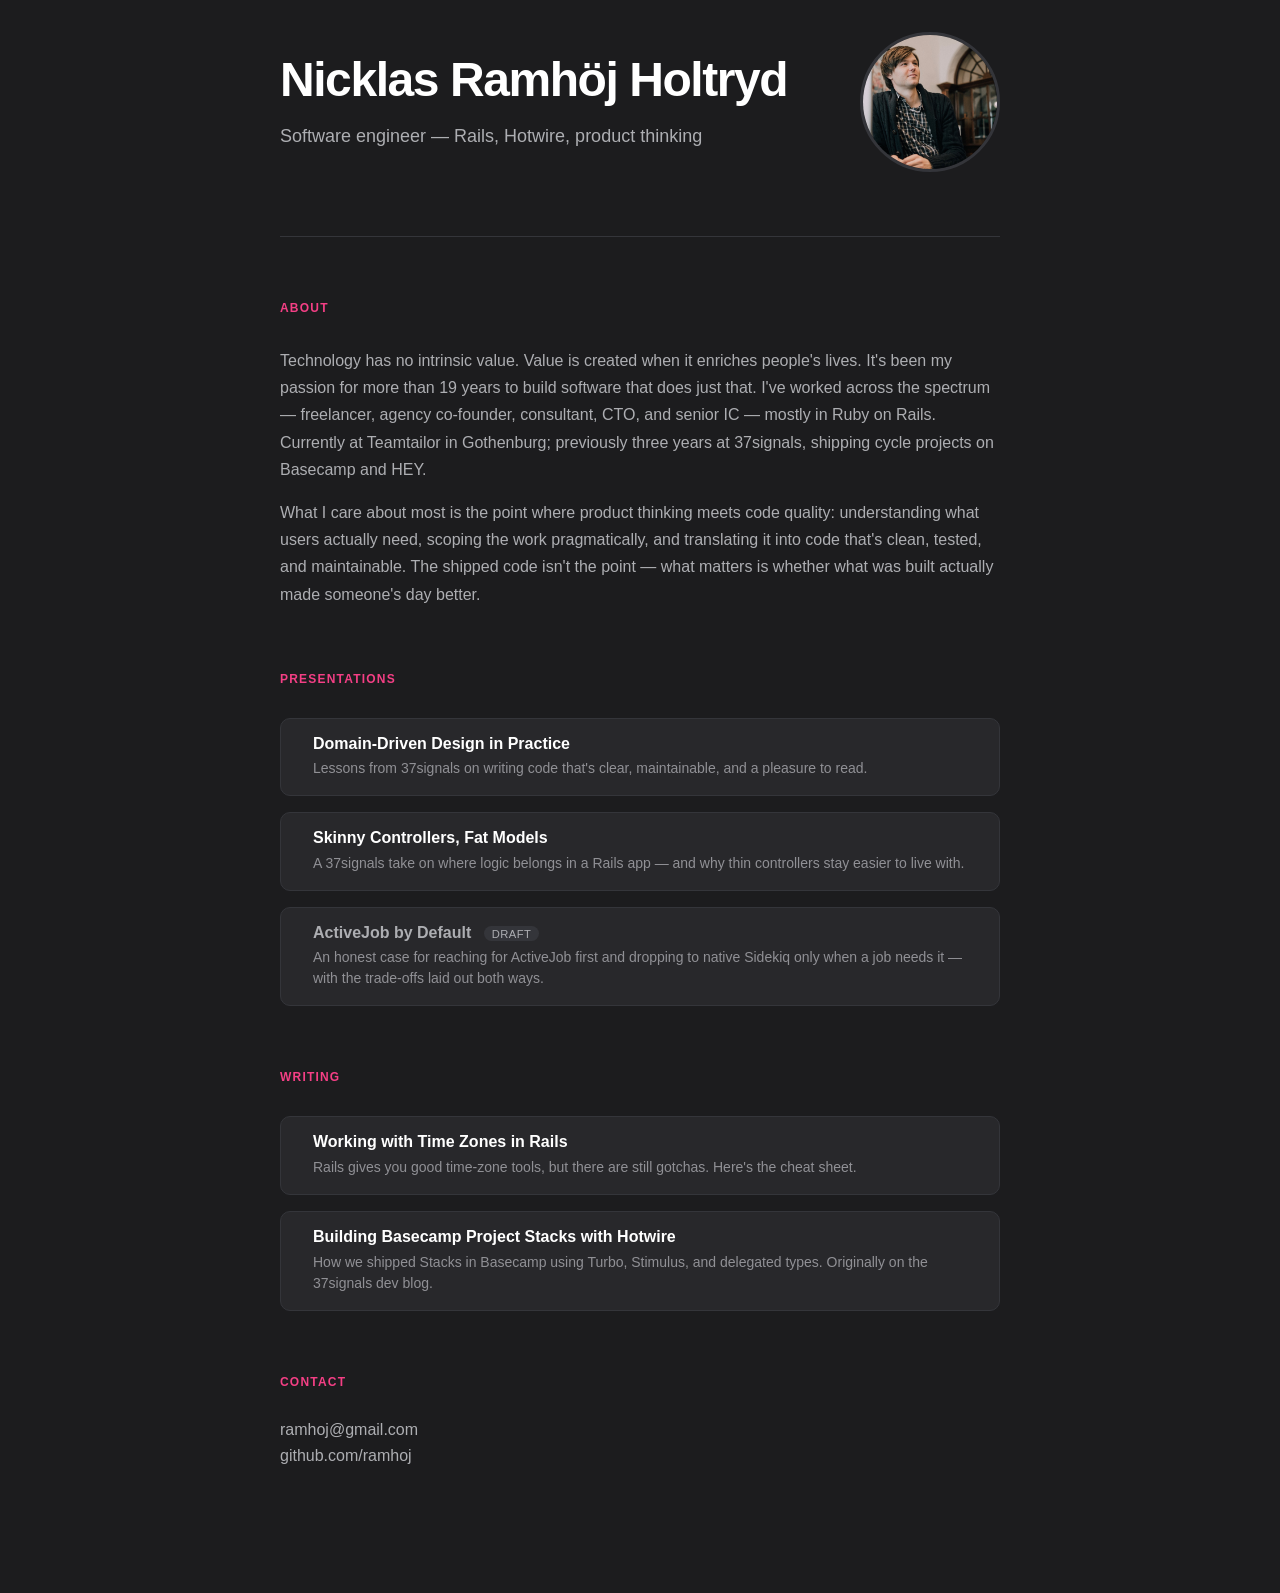
==== commit 447f444e: "ActiveJob API proposal first AI draft" ====
--- a/index.html
+++ b/index.html
@@ -41,6 +41,10 @@
             <p class="card__title">Skinny Controllers, Fat Models</p>
             <p class="card__desc">A 37signals take on where logic belongs in a Rails app — and why thin controllers stay easier to live with.</p>
           </a>
+          <a href="presentations/activejob-by-default/index.html" class="card card--draft">
+            <p class="card__title">ActiveJob by Default <span class="card__badge">Draft</span></p>
+            <p class="card__desc">An honest case for reaching for ActiveJob first and dropping to native Sidekiq only when a job needs it — with the trade-offs laid out both ways.</p>
+          </a>
         </div>
       </section>
 
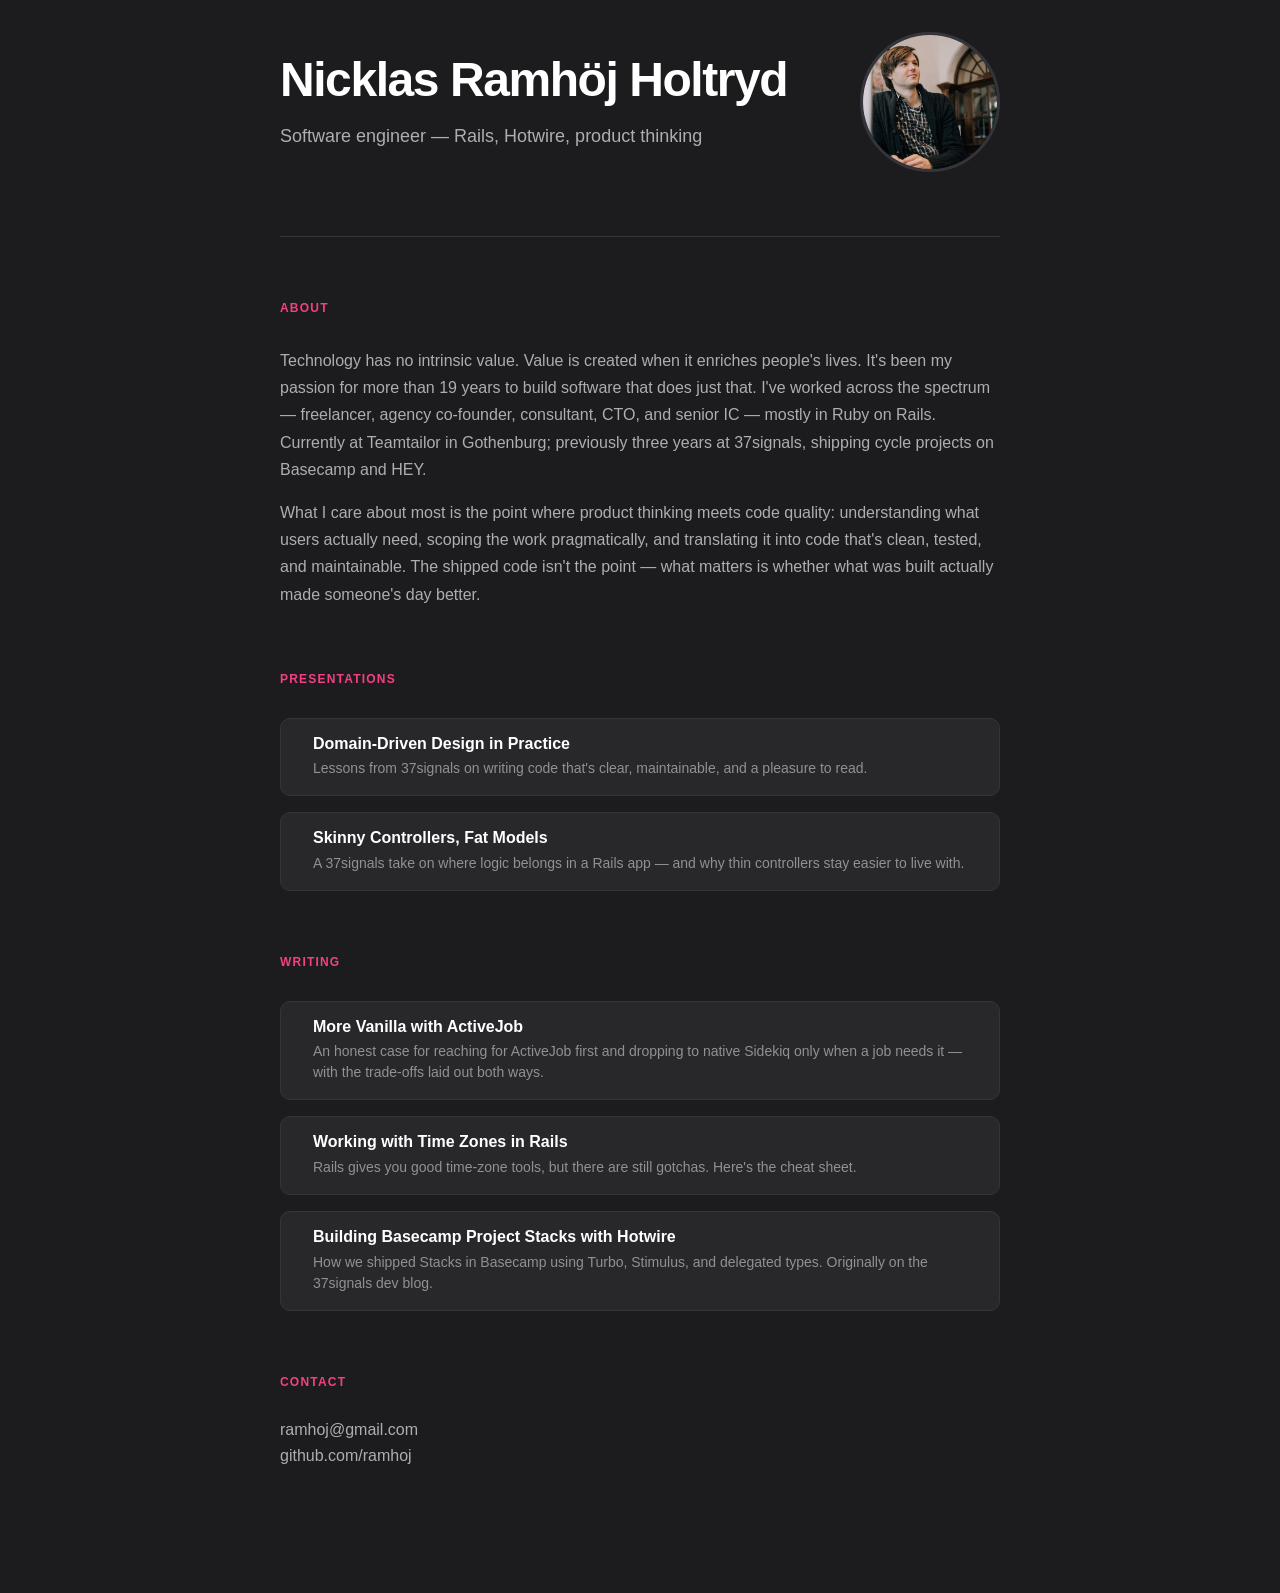
==== commit a6c7bf5e: "Add ActiveJob blog post and consolidate presentation assets - New blog post 'More Vanilla with Activ" ====
--- a/index.html
+++ b/index.html
@@ -1,76 +1,113 @@
-<!DOCTYPE html>
+<!doctype html>
 <html lang="en">
-<head>
-  <meta charset="UTF-8">
-  <meta name="viewport" content="width=device-width, initial-scale=1.0">
-  <title>Nicklas Ramhöj Holtryd</title>
+  <head>
+    <meta charset="UTF-8" />
+    <meta name="viewport" content="width=device-width, initial-scale=1.0" />
+    <title>Nicklas Ramhöj Holtryd</title>
 
-  <link rel="preconnect" href="https://rsms.me/">
-  <link rel="stylesheet" href="https://rsms.me/inter/inter.css">
+    <link rel="preconnect" href="https://rsms.me/" />
+    <link rel="stylesheet" href="https://rsms.me/inter/inter.css" />
 
-  <link rel="stylesheet" href="styles.css">
-  <link rel="stylesheet" href="site.css">
-</head>
-<body>
-  <div class="site-layout">
+    <link rel="stylesheet" href="styles.css" />
+    <link rel="stylesheet" href="site.css" />
+  </head>
+  <body>
+    <div class="site-layout">
+      <main class="main-content">
+        <section class="hero">
+          <div class="hero__text">
+            <h1 class="hero__name">Nicklas Ramhöj Holtryd</h1>
+            <p class="hero__role">Software engineer — Rails, Hotwire, product thinking</p>
+          </div>
+          <img src="assets/profile-photo-cropped-3.jpeg" alt="Nicklas Ramhöj Holtryd" class="hero__photo" />
+        </section>
 
-    <main class="main-content">
+        <section class="content-section" id="about">
+          <h2 class="content-section__title">About</h2>
+          <p class="about__body">
+            Technology has no intrinsic value. Value is created when it enriches people's lives. It's been my passion for more than 19 years to build software that does just that.
+            I've worked across the spectrum — freelancer, agency co-founder, consultant, CTO, and senior IC — mostly in Ruby on Rails. Currently at Teamtailor in Gothenburg;
+            previously three years at 37signals, shipping cycle projects on Basecamp and HEY.
+          </p>
+          <p class="about__body">
+            What I care about most is the point where product thinking meets code quality: understanding what users actually need, scoping the work pragmatically, and translating
+            it into code that's clean, tested, and maintainable. The shipped code isn't the point — what matters is whether what was built actually made someone's day better.
+          </p>
+        </section>
 
-      <section class="hero">
-        <div class="hero__text">
-          <h1 class="hero__name">Nicklas Ramhöj Holtryd</h1>
-          <p class="hero__role">Software engineer — Rails, Hotwire, product thinking</p>
-        </div>
-        <img src="assets/profile-photo-cropped-3.jpeg" alt="Nicklas Ramhöj Holtryd" class="hero__photo">
-      </section>
+        <section class="content-section" id="presentations">
+          <h2 class="content-section__title">Presentations</h2>
+          <div class="card-list">
+            <a href="presentations/ddd/index.html" class="card">
+              <p class="card__title">Domain-Driven Design in Practice</p>
+              <p class="card__desc">Lessons from 37signals on writing code that's clear, maintainable, and a pleasure to read.</p>
+            </a>
+            <a href="presentations/skinny-controllers-fat-models/index.html" class="card">
+              <p class="card__title">Skinny Controllers, Fat Models</p>
+              <p class="card__desc">A 37signals take on where logic belongs in a Rails app — and why thin controllers stay easier to live with.</p>
+            </a>
+          </div>
+        </section>
 
-      <section class="content-section" id="about">
-        <h2 class="content-section__title">About</h2>
-        <p class="about__body">Technology has no intrinsic value. Value is created when it enriches people's lives. It's been my passion for more than 19 years to build software that does just that. I've worked across the spectrum — freelancer, agency co-founder, consultant, CTO, and senior IC — mostly in Ruby on Rails. Currently at Teamtailor in Gothenburg; previously three years at 37signals, shipping cycle projects on Basecamp and HEY.</p>
-        <p class="about__body">What I care about most is the point where product thinking meets code quality: understanding what users actually need, scoping the work pragmatically, and translating it into code that's clean, tested, and maintainable. The shipped code isn't the point — what matters is whether what was built actually made someone's day better.</p>
-      </section>
+        <!--
+        Projects — hidden by default. Reveal from the browser dev console with:
+            localStorage.setItem('showProjects', 'true'); location.reload();
+        Hide again with:
+            localStorage.removeItem('showProjects'); location.reload();
+      -->
+        <section class="content-section" id="projects" hidden>
+          <h2 class="content-section__title">Projects</h2>
+          <div class="card-list">
+            <a href="presentations/merge-skills-and-traits/index.html" class="card">
+              <p class="card__title">Merge &amp; Archive Skills and Traits</p>
+              <p class="card__desc">
+                Consolidating duplicate scorecard criteria into one trustworthy entry — the problem, a frame-by-frame demo, and the atomic, tenant-safe engineering behind the
+                merge.
+              </p>
+            </a>
+          </div>
+        </section>
 
-      <section class="content-section" id="presentations">
-        <h2 class="content-section__title">Presentations</h2>
-        <div class="card-list">
-          <a href="presentations/ddd/index.html" class="card">
-            <p class="card__title">Domain-Driven Design in Practice</p>
-            <p class="card__desc">Lessons from 37signals on writing code that's clear, maintainable, and a pleasure to read.</p>
-          </a>
-          <a href="presentations/skinny-controllers-fat-models/index.html" class="card">
-            <p class="card__title">Skinny Controllers, Fat Models</p>
-            <p class="card__desc">A 37signals take on where logic belongs in a Rails app — and why thin controllers stay easier to live with.</p>
-          </a>
-          <a href="presentations/activejob-by-default/index.html" class="card card--draft">
-            <p class="card__title">ActiveJob by Default <span class="card__badge">Draft</span></p>
-            <p class="card__desc">An honest case for reaching for ActiveJob first and dropping to native Sidekiq only when a job needs it — with the trade-offs laid out both ways.</p>
-          </a>
-        </div>
-      </section>
+        <section class="content-section" id="writing">
+          <h2 class="content-section__title">Writing</h2>
+          <div class="card-list">
+            <a href="blog/more-vanilla-with-activejob/index.html" class="card">
+              <p class="card__title">More Vanilla with ActiveJob</p>
+              <p class="card__desc">
+                An honest case for reaching for ActiveJob first and dropping to native Sidekiq only when a job needs it — with the trade-offs laid out both ways.
+              </p>
+            </a>
+            <a href="blog/working-with-time-zones-in-rails/index.html" class="card">
+              <p class="card__title">Working with Time Zones in Rails</p>
+              <p class="card__desc">Rails gives you good time-zone tools, but there are still gotchas. Here's the cheat sheet.</p>
+            </a>
+            <a href="blog/building-basecamp-project-stacks-with-hotwire/index.html" class="card">
+              <p class="card__title">Building Basecamp Project Stacks with Hotwire</p>
+              <p class="card__desc">How we shipped Stacks in Basecamp using Turbo, Stimulus, and delegated types. Originally on the 37signals dev blog.</p>
+            </a>
+          </div>
+        </section>
 
-      <section class="content-section" id="writing">
-        <h2 class="content-section__title">Writing</h2>
-        <div class="card-list">
-          <a href="blog/working-with-time-zones-in-rails/index.html" class="card">
-            <p class="card__title">Working with Time Zones in Rails</p>
-            <p class="card__desc">Rails gives you good time-zone tools, but there are still gotchas. Here's the cheat sheet.</p>
-          </a>
-          <a href="blog/building-basecamp-project-stacks-with-hotwire/index.html" class="card">
-            <p class="card__title">Building Basecamp Project Stacks with Hotwire</p>
-            <p class="card__desc">How we shipped Stacks in Basecamp using Turbo, Stimulus, and delegated types. Originally on the 37signals dev blog.</p>
-          </a>
-        </div>
-      </section>
+        <section class="content-section" id="contact">
+          <h2 class="content-section__title">Contact</h2>
+          <div class="contact-links">
+            <a href="mailto:ramhoj@gmail.com" class="contact-link">ramhoj@gmail.com</a>
+            <a href="https://github.com/ramhoj" class="contact-link" target="_blank" rel="noopener">github.com/ramhoj</a>
+          </div>
+        </section>
+      </main>
+    </div>
 
-      <section class="content-section" id="contact">
-        <h2 class="content-section__title">Contact</h2>
-        <div class="contact-links">
-          <a href="mailto:ramhoj@gmail.com" class="contact-link">ramhoj@gmail.com</a>
-          <a href="https://github.com/ramhoj" class="contact-link" target="_blank" rel="noopener">github.com/ramhoj</a>
-        </div>
-      </section>
-
-    </main>
-  </div>
-</body>
+    <script>
+      // Reveal the Projects section only when the flag is set. Set it from the
+      // dev console with: localStorage.setItem('showProjects', 'true')
+      ;(function () {
+        var enabled = localStorage.getItem("showProjects") === "true" || document.cookie.indexOf("showProjects=true") !== -1
+        if (enabled) {
+          var section = document.getElementById("projects")
+          if (section) section.hidden = false
+        }
+      })()
+    </script>
+  </body>
 </html>
--- a/site.css
+++ b/site.css
@@ -474,6 +474,195 @@
   border-radius: 0;
 }
 
+/* Comparison tables — allowed to break out wider than the 70ch article column */
+article.post .table-scroll {
+  overflow-x: auto;
+  margin: 0 0 var(--space-lg);
+  border: 1px solid var(--tt-grey-78);
+  border-radius: 8px;
+  /* center a wider block on the article's centre line to cut horizontal scroll */
+  width: min(94vw, 1040px);
+  margin-left: 50%;
+  transform: translateX(-50%);
+}
+
+article.post table {
+  border-collapse: collapse;
+  width: 100%;
+  min-width: 640px;
+  font-size: 0.9rem;
+  line-height: 1.5;
+}
+
+article.post thead th {
+  background: var(--tt-grey-84);
+  color: var(--tt-white);
+  font-weight: 600;
+  text-align: left;
+  white-space: nowrap;
+}
+
+article.post th,
+article.post td {
+  padding: 0.6rem 0.85rem;
+  border-bottom: 1px solid var(--tt-grey-78);
+  vertical-align: top;
+}
+
+article.post tbody tr:last-child td {
+  border-bottom: none;
+}
+
+article.post tbody th {
+  font-weight: 600;
+  color: var(--tt-white);
+  text-align: left;
+  white-space: nowrap;
+}
+
+article.post td code,
+article.post th code {
+  white-space: nowrap;
+}
+
+article.post .verdict-aj {
+  color: #D30001;
+  font-weight: 600;
+}
+
+article.post .verdict-sk {
+  color: #b1003e;
+  font-weight: 600;
+}
+
+/* Wide sections — Side-by-side and At a glance break out to the same width as
+   code-compare so prose and examples share the same container edges */
+article.post .section-wide {
+  width: min(94vw, 1040px);
+  margin-left: 50%;
+  transform: translateX(-50%);
+  margin-bottom: var(--space-xl);
+}
+
+article.post .section-wide > h2 {
+  margin-top: 0;
+}
+
+/* Inside a wide section, code-compare and table-scroll fill the container */
+article.post .section-wide .code-compare,
+article.post .section-wide .table-scroll {
+  width: 100%;
+  margin-left: 0;
+  transform: none;
+}
+
+/* Side-by-side code comparison — paired Sidekiq / ActiveJob panels */
+article.post .code-compare {
+  display: grid;
+  grid-template-columns: 1fr 1fr;
+  align-items: stretch;
+  gap: var(--space-sm) var(--space-md);
+  margin: 0 0 var(--space-lg);
+  /* break out wider than the 70ch column, same as the table */
+  width: min(94vw, 1040px);
+  margin-left: 50%;
+  transform: translateX(-50%);
+}
+
+/* Full-width title row above both panels */
+article.post .cc-title {
+  grid-column: 1 / -1;
+  font-size: 0.95rem;
+  font-weight: 600;
+  color: var(--tt-white);
+  padding-bottom: 0.5rem;
+  border-bottom: 1px solid var(--tt-grey-78);
+}
+
+/* Full-width prose caption below both panels */
+article.post .cc-prose {
+  grid-column: 1 / -1;
+  font-size: 0.9rem;
+  line-height: 1.65;
+}
+
+article.post .cc-prose p {
+  margin: 0 0 0.6em;
+}
+
+article.post .cc-prose p:last-child {
+  margin-bottom: 0;
+}
+
+article.post .cc-panel {
+  display: flex;
+  flex-direction: column;
+  min-width: 0; /* let the <pre> scroll instead of stretching the grid track */
+}
+
+article.post .cc-head {
+  font-size: 0.78rem;
+  font-weight: 600;
+  padding: 0.4rem 0.7rem;
+  background: var(--tt-grey-84);
+  color: var(--tt-grey-31);
+  border: 1px solid var(--tt-grey-78);
+  border-bottom: none;
+  border-radius: 8px 8px 0 0;
+}
+
+article.post .cc-head--sk {
+  color: #b1003e;
+}
+
+article.post .cc-head--aj {
+  color: #D30001;
+}
+
+article.post .cc-head code {
+  background: none;
+  padding: 0;
+  font-size: 0.85em;
+}
+
+article.post .cc-panel pre {
+  margin: 0;
+  flex: 1;
+  border-top-left-radius: 0;
+  border-top-right-radius: 0;
+}
+
+article.post .cc-panel pre code {
+  white-space: pre;
+}
+
+@media (max-width: 720px) {
+  article.post .code-compare {
+    grid-template-columns: 1fr;
+  }
+
+  article.post .section-wide {
+    width: 94vw;
+  }
+}
+
+article.post .cc-feature sup {
+  font-size: 0.7em;
+}
+
+article.post .cc-feature sup a {
+  color: var(--tt-grey-31);
+  text-decoration: none;
+}
+
+article.post p.footnote {
+  font-size: 0.85rem;
+  color: var(--tt-grey-31);
+  border-top: 1px solid var(--tt-grey-78);
+  padding-top: var(--space-sm);
+  margin-top: calc(-1 * var(--space-sm));
+}
+
 /* Canonical CTA */
 .canonical-cta {
   text-align: center;
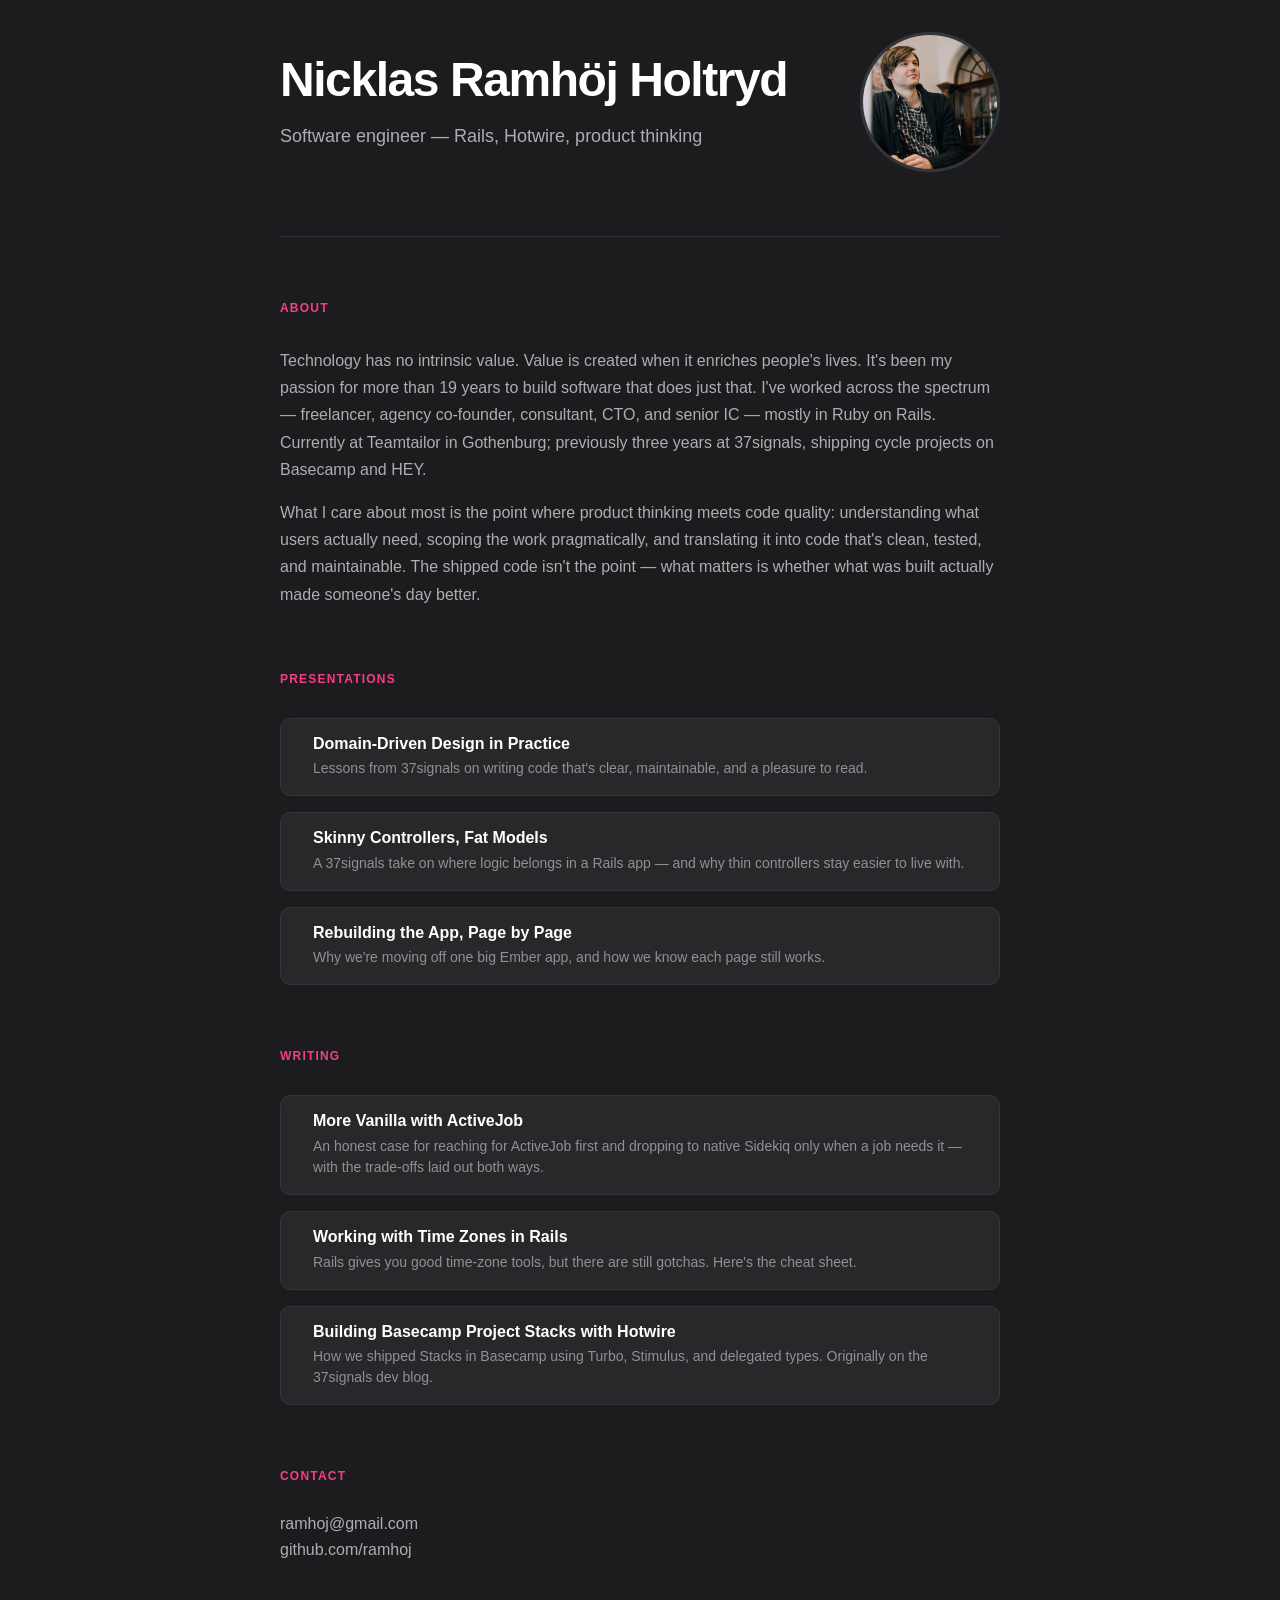
==== commit 7fe9ec0f: "First AI draft of an ember to rails migration talk" ====
--- a/index.html
+++ b/index.html
@@ -45,6 +45,10 @@
             <a href="presentations/skinny-controllers-fat-models/index.html" class="card">
               <p class="card__title">Skinny Controllers, Fat Models</p>
               <p class="card__desc">A 37signals take on where logic belongs in a Rails app — and why thin controllers stay easier to live with.</p>
+            </a>
+            <a href="presentations/ember-to-rails-migration/index.html" class="card">
+              <p class="card__title">Rebuilding the App, Page by Page</p>
+              <p class="card__desc">Why we're moving off one big Ember app, and how we know each page still works.</p>
             </a>
           </div>
         </section>
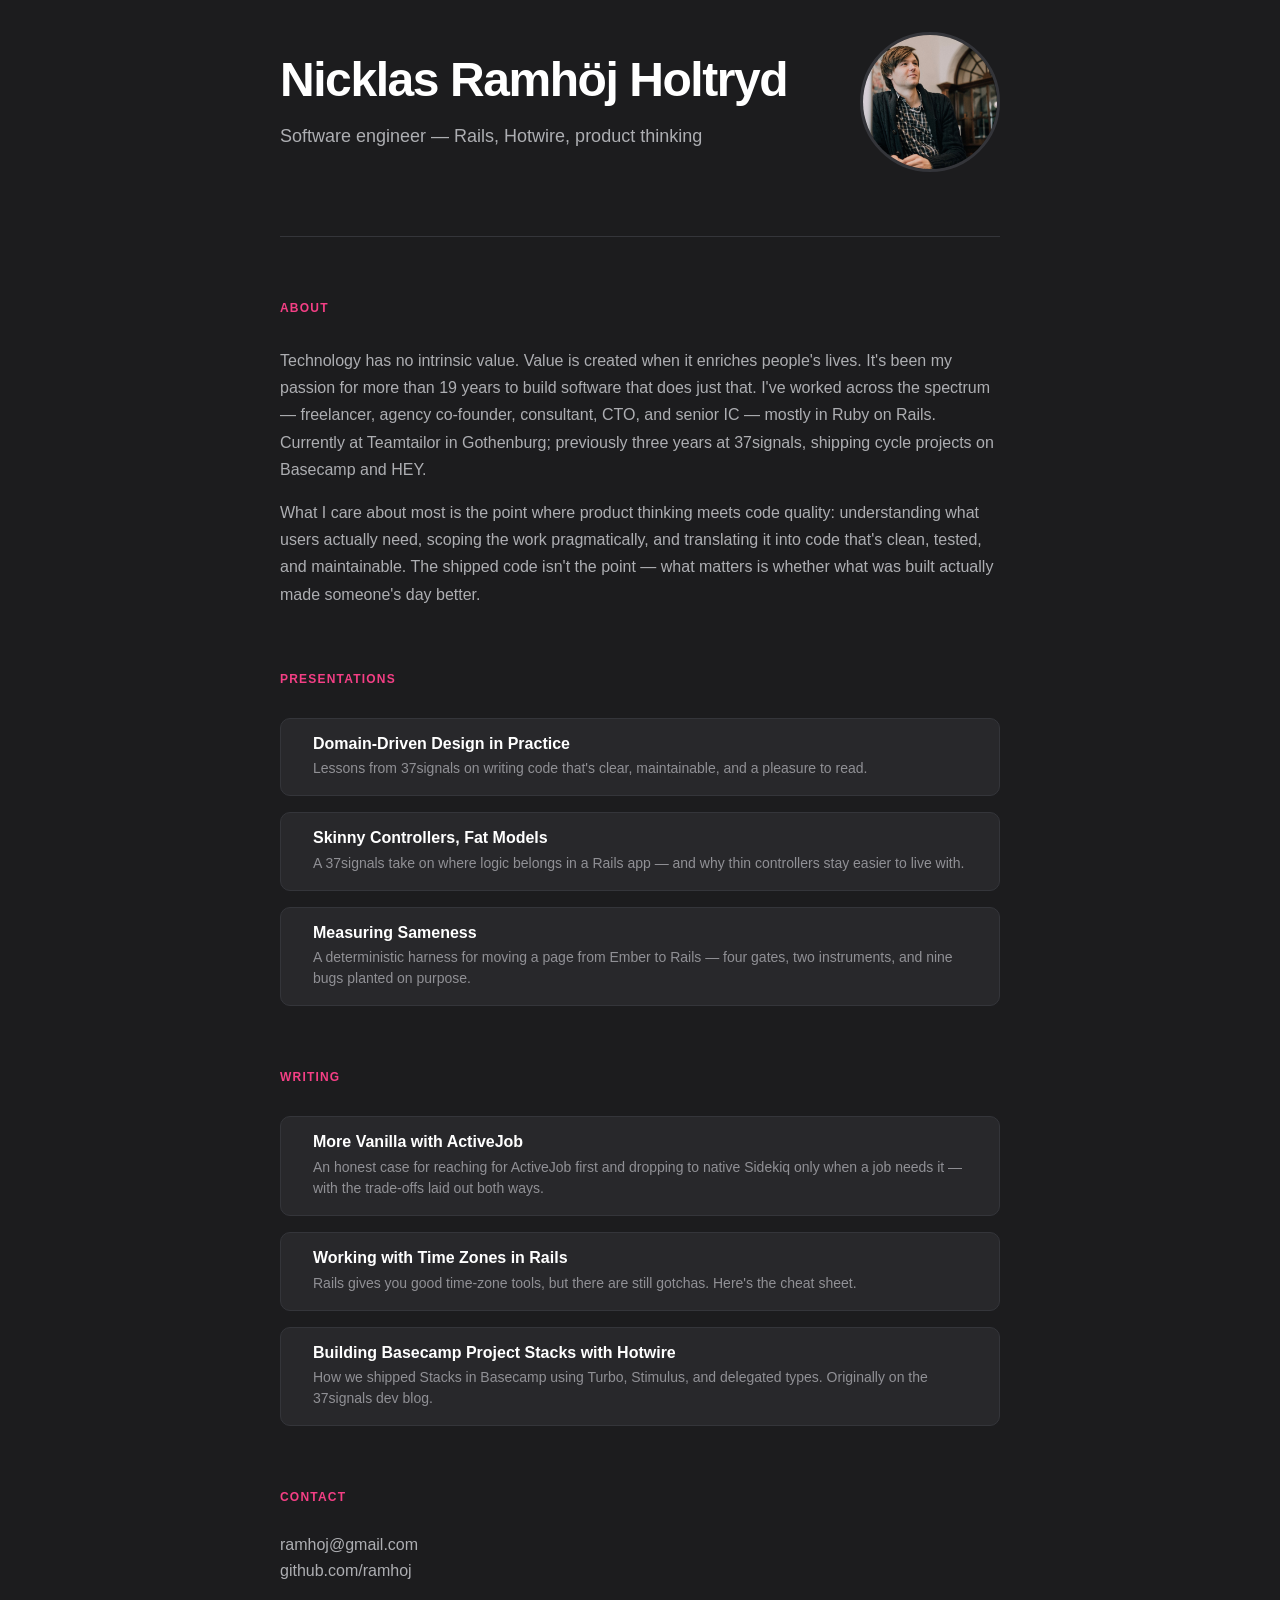
==== commit b27212d4: "First human edit to rail migration deck" ====
--- a/index.html
+++ b/index.html
@@ -47,8 +47,8 @@
               <p class="card__desc">A 37signals take on where logic belongs in a Rails app — and why thin controllers stay easier to live with.</p>
             </a>
             <a href="presentations/ember-to-rails-migration/index.html" class="card">
-              <p class="card__title">Rebuilding the App, Page by Page</p>
-              <p class="card__desc">Why we're moving off one big Ember app, and how we know each page still works.</p>
+              <p class="card__title">Measuring Sameness</p>
+              <p class="card__desc">A deterministic harness for moving a page from Ember to Rails — four gates, two instruments, and nine bugs planted on purpose.</p>
             </a>
           </div>
         </section>
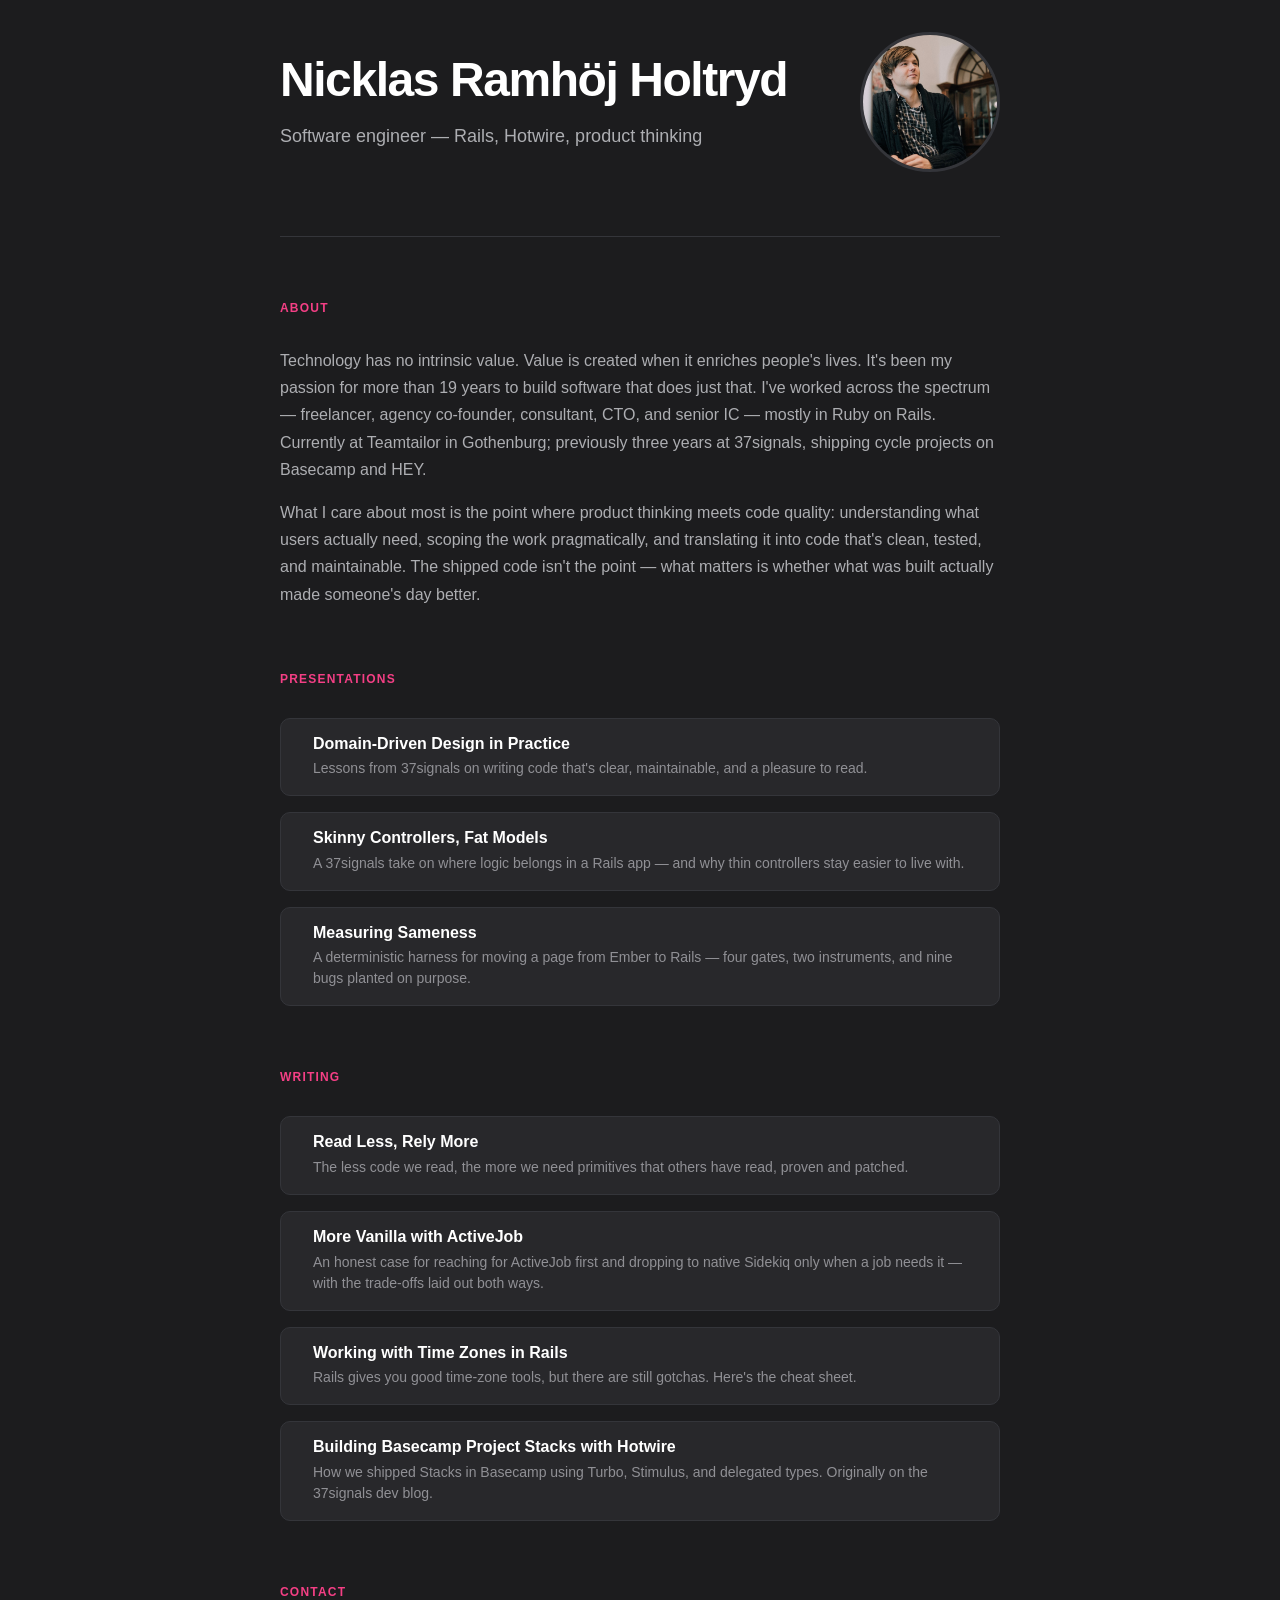
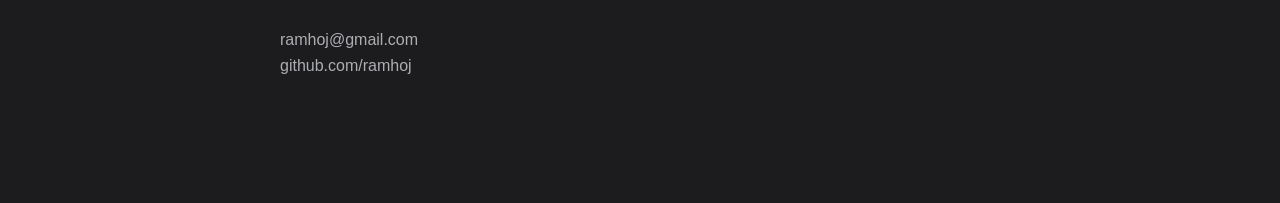
==== commit bfb5cfe9: "Add the post "Read Less, Rely More" Co-Authored-By: Claude Opus 5.5 <noreply@anthropic.com> Claude-S" ====
--- a/index.html
+++ b/index.html
@@ -75,6 +75,10 @@
         <section class="content-section" id="writing">
           <h2 class="content-section__title">Writing</h2>
           <div class="card-list">
+            <a href="blog/read-less-rely-more/index.html" class="card">
+              <p class="card__title">Read Less, Rely More</p>
+              <p class="card__desc">The less code we read, the more we need primitives that others have read, proven and patched.</p>
+            </a>
             <a href="blog/more-vanilla-with-activejob/index.html" class="card">
               <p class="card__title">More Vanilla with ActiveJob</p>
               <p class="card__desc">
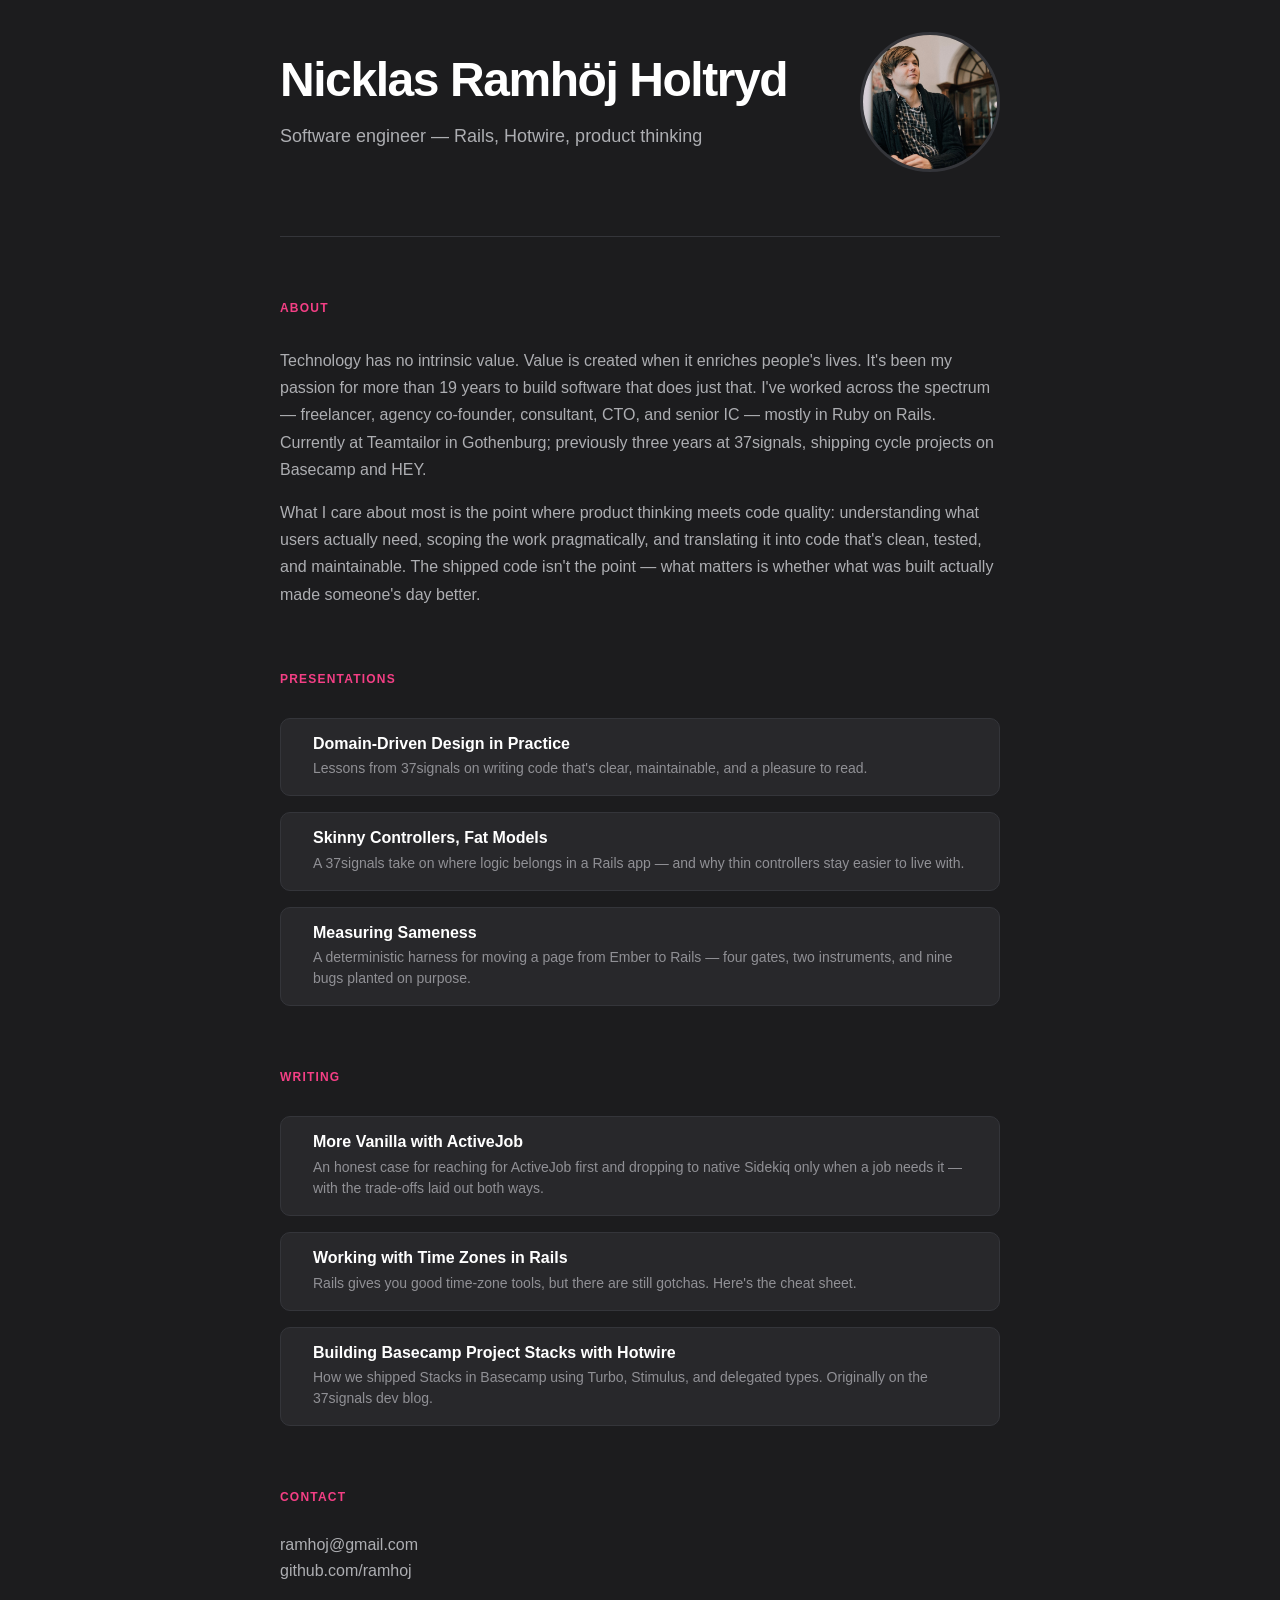
==== commit cff9d366: "Hide "Read Less, Rely More" behind the showProjects flag The post needs more work before it's public" ====
--- a/index.html
+++ b/index.html
@@ -75,7 +75,8 @@
         <section class="content-section" id="writing">
           <h2 class="content-section__title">Writing</h2>
           <div class="card-list">
-            <a href="blog/read-less-rely-more/index.html" class="card">
+            <!-- Unpublished draft — hidden by default, revealed by the same showProjects flag as the Projects section. -->
+            <a href="blog/read-less-rely-more/index.html" class="card" id="draft-read-less-rely-more" hidden>
               <p class="card__title">Read Less, Rely More</p>
               <p class="card__desc">The less code we read, the more we need primitives that others have read, proven and patched.</p>
             </a>
@@ -107,13 +108,15 @@
     </div>
 
     <script>
-      // Reveal the Projects section only when the flag is set. Set it from the
-      // dev console with: localStorage.setItem('showProjects', 'true')
+      // Reveal the Projects section and draft posts only when the flag is set. Set it
+      // from the dev console with: localStorage.setItem('showProjects', 'true')
       ;(function () {
         var enabled = localStorage.getItem("showProjects") === "true" || document.cookie.indexOf("showProjects=true") !== -1
         if (enabled) {
-          var section = document.getElementById("projects")
-          if (section) section.hidden = false
+          ;["projects", "draft-read-less-rely-more"].forEach(function (id) {
+            var el = document.getElementById(id)
+            if (el) el.hidden = false
+          })
         }
       })()
     </script>
--- a/site.css
+++ b/site.css
@@ -123,6 +123,10 @@
   border-radius: 10px;
   text-decoration: none;
   transition: transform 0.15s ease, border-color 0.15s ease, background 0.15s ease;
+}
+
+.card[hidden] {
+  display: none;
 }
 
 .card:hover {
